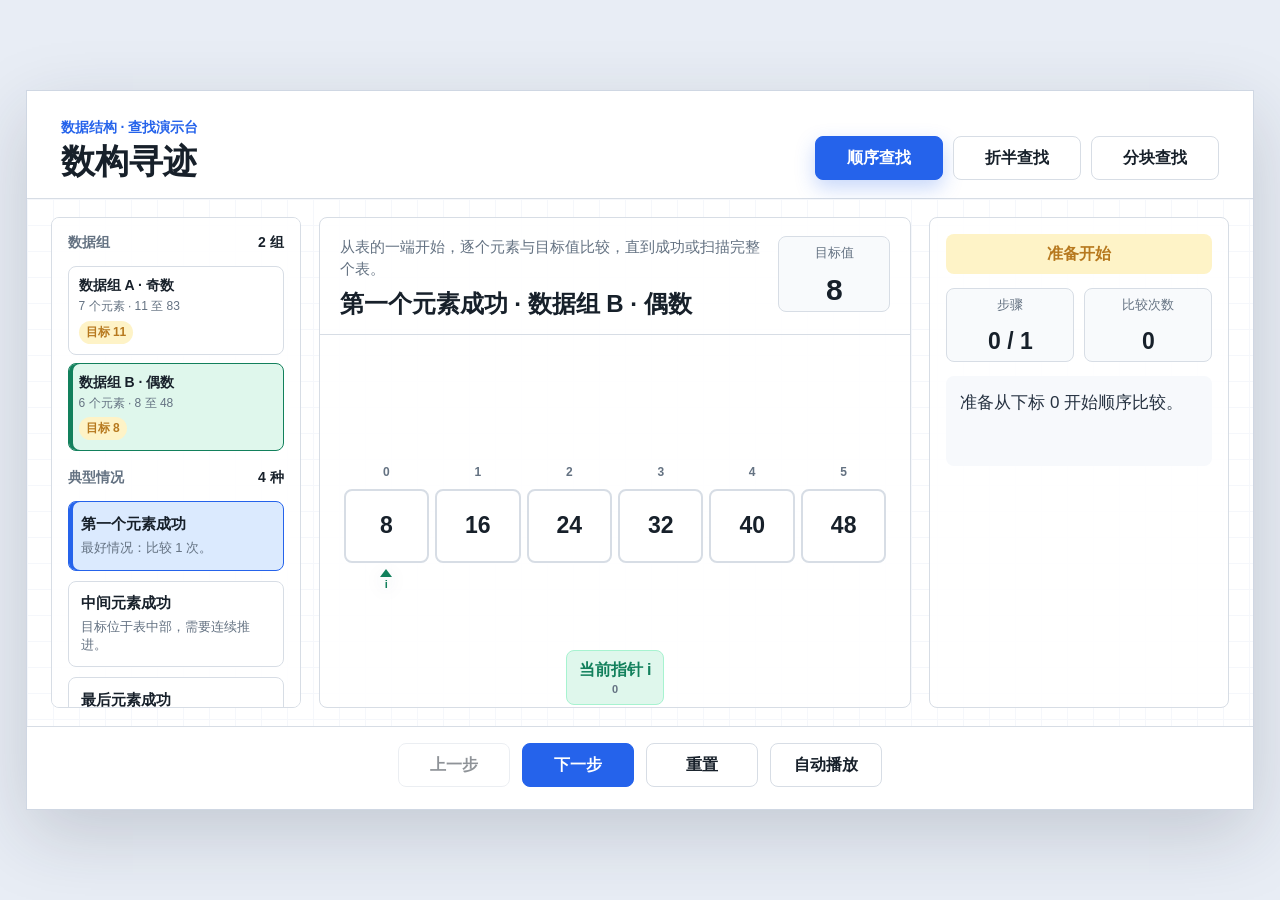
==== index.html @ d88fac15 "Initial search visualization" ====
<!doctype html>
<html lang="zh-CN">
  <head>
    <meta charset="UTF-8" />
    <meta name="viewport" content="width=device-width, initial-scale=1.0" />
    <title>数构寻迹</title>
    <link rel="stylesheet" href="./styles.css" />
  </head>
  <body>
    <main class="deck-shell">
      <section class="slide" aria-label="查找算法可视化演示">
        <header class="topbar">
          <div>
            <p class="eyebrow">数据结构 · 查找演示台</p>
            <h1>数构寻迹</h1>
          </div>
          <nav class="algorithm-tabs" id="algorithmTabs" aria-label="选择查找算法"></nav>
        </header>

        <section class="content-grid">
          <aside class="case-panel">
            <div class="panel-heading">
              <span>数据组</span>
              <strong id="dataSetCount">0</strong>
            </div>
            <div class="dataset-list" id="dataSetList"></div>
            <div class="panel-heading">
              <span>典型情况</span>
              <strong id="caseCount">0</strong>
            </div>
            <div class="case-list" id="caseList"></div>
          </aside>

          <section class="visual-panel">
            <div class="visual-head">
              <div>
                <p id="algorithmDescription" class="description"></p>
                <h2 id="caseTitle"></h2>
              </div>
              <div class="target-card">
                <span>目标值</span>
                <strong id="targetValue"></strong>
              </div>
            </div>

            <div class="stage" id="stage">
              <div class="index-zone" id="indexZone"></div>
              <div class="array-zone" id="arrayZone"></div>
              <div class="pointer-zone" id="pointerZone"></div>
            </div>
          </section>

          <aside class="explain-panel">
            <div class="status-badge" id="statusBadge">准备开始</div>
            <div class="stats">
              <div>
                <span>步骤</span>
                <strong id="stepProgress">0 / 0</strong>
              </div>
              <div>
                <span>比较次数</span>
                <strong id="compareCount">0</strong>
              </div>
            </div>
            <p class="step-text" id="stepText"></p>
            <ol class="history-list" id="historyList"></ol>
          </aside>
        </section>

        <footer class="controls">
          <button type="button" id="prevBtn">上一步</button>
          <button type="button" id="nextBtn" class="primary">下一步</button>
          <button type="button" id="resetBtn">重置</button>
          <button type="button" id="autoBtn">自动播放</button>
        </footer>
      </section>
    </main>

    <script src="./app.js"></script>
  </body>
</html>
---- styles.css ----
:root {
  color-scheme: light;
  --ink: #17202a;
  --muted: #647282;
  --line: #d7dde5;
  --panel: #f7f9fc;
  --paper: #ffffff;
  --blue: #2563eb;
  --blue-soft: #dbeafe;
  --green: #12805c;
  --green-soft: #dff7ec;
  --red: #c2413a;
  --red-soft: #fee2e2;
  --amber: #b7791f;
  --amber-soft: #fef3c7;
  --violet: #6d28d9;
  --violet-soft: #ede9fe;
  font-family:
    Inter, "PingFang SC", "Microsoft YaHei", "Noto Sans CJK SC", Arial,
    sans-serif;
}

* {
  box-sizing: border-box;
}

body {
  margin: 0;
  min-height: 100vh;
  background: #e8edf5;
  color: var(--ink);
}

button {
  font: inherit;
}

.deck-shell {
  min-height: 100vh;
  display: grid;
  place-items: center;
  padding: 22px;
}

.slide {
  width: min(96vw, 1500px);
  aspect-ratio: 16 / 9;
  min-height: 720px;
  background: var(--paper);
  border: 1px solid #cfd7e3;
  box-shadow: 0 24px 70px rgba(31, 41, 55, 0.18);
  display: grid;
  grid-template-rows: auto 1fr auto;
  overflow: hidden;
}

.topbar {
  display: flex;
  align-items: end;
  justify-content: space-between;
  gap: 24px;
  padding: 28px 34px 18px;
  border-bottom: 1px solid var(--line);
}

.eyebrow {
  margin: 0 0 6px;
  color: var(--blue);
  font-size: 14px;
  font-weight: 700;
}

h1,
h2,
p {
  margin-top: 0;
}

h1 {
  margin-bottom: 0;
  font-size: 34px;
  line-height: 1.1;
}

.algorithm-tabs {
  display: grid;
  grid-template-columns: repeat(3, minmax(128px, 1fr));
  gap: 10px;
}

.algorithm-tabs button,
.controls button,
.case-button {
  border: 1px solid var(--line);
  background: #fff;
  color: var(--ink);
  border-radius: 8px;
  cursor: pointer;
  transition:
    transform 160ms ease,
    border-color 160ms ease,
    background-color 160ms ease,
    color 160ms ease,
    box-shadow 160ms ease;
}

.algorithm-tabs button {
  min-height: 44px;
  padding: 0 16px;
  font-weight: 700;
}

.algorithm-tabs button:hover,
.controls button:hover,
.case-button:hover {
  transform: translateY(-1px);
  border-color: #9db2cc;
}

.algorithm-tabs button.active {
  background: var(--blue);
  border-color: var(--blue);
  color: #fff;
  box-shadow: 0 8px 20px rgba(37, 99, 235, 0.26);
}

.content-grid {
  min-height: 0;
  display: grid;
  grid-template-columns: 250px minmax(0, 1fr) 300px;
  gap: 18px;
  padding: 18px 24px;
  background:
    linear-gradient(#f5f7fb 1px, transparent 1px),
    linear-gradient(90deg, #f5f7fb 1px, transparent 1px), #fff;
  background-size: 26px 26px;
}

.case-panel,
.visual-panel,
.explain-panel {
  min-height: 0;
  border: 1px solid var(--line);
  background: rgba(255, 255, 255, 0.94);
  border-radius: 8px;
}

.case-panel,
.explain-panel {
  padding: 16px;
}

.case-panel {
  overflow-x: hidden;
  overflow-y: auto;
}

.panel-heading {
  display: flex;
  align-items: center;
  justify-content: space-between;
  margin-bottom: 14px;
  color: var(--muted);
  font-size: 14px;
  font-weight: 700;
}

.panel-heading strong {
  color: var(--ink);
}

.case-list {
  display: grid;
  gap: 10px;
}

.dataset-list {
  display: grid;
  gap: 8px;
  margin-bottom: 18px;
}

.case-button {
  width: 100%;
  min-height: 70px;
  padding: 12px;
  text-align: left;
}

.dataset-button {
  width: 100%;
  min-height: 66px;
  padding: 10px;
  text-align: left;
  border: 1px solid var(--line);
  border-radius: 8px;
  background: #fff;
  color: var(--ink);
  cursor: pointer;
  transition:
    transform 160ms ease,
    border-color 160ms ease,
    background-color 160ms ease,
    box-shadow 160ms ease;
}

.dataset-button:hover {
  transform: translateY(-1px);
  border-color: #9db2cc;
}

.case-button strong {
  display: block;
  margin-bottom: 4px;
  font-size: 15px;
}

.dataset-button strong {
  display: block;
  margin-bottom: 3px;
  font-size: 14px;
}

.case-button span {
  color: var(--muted);
  font-size: 13px;
  line-height: 1.35;
}

.dataset-button span {
  display: block;
  color: var(--muted);
  font-size: 12px;
  line-height: 1.35;
  white-space: normal;
}

.dataset-button em {
  display: inline-block;
  margin-top: 6px;
  padding: 3px 7px;
  border-radius: 999px;
  background: var(--amber-soft);
  color: var(--amber);
  font-size: 12px;
  font-style: normal;
  font-weight: 800;
}

.case-button.active {
  border-color: var(--blue);
  background: var(--blue-soft);
  box-shadow: inset 4px 0 0 var(--blue);
}

.dataset-button.active {
  border-color: var(--green);
  background: var(--green-soft);
  box-shadow: inset 4px 0 0 var(--green);
}

.visual-panel {
  display: grid;
  grid-template-rows: auto 1fr;
  overflow: hidden;
}

.visual-head {
  display: flex;
  justify-content: space-between;
  gap: 16px;
  padding: 18px 20px 14px;
  border-bottom: 1px solid var(--line);
}

.description {
  margin-bottom: 8px;
  color: var(--muted);
  font-size: 15px;
  line-height: 1.45;
}

h2 {
  margin-bottom: 0;
  font-size: 24px;
}

.target-card {
  width: 112px;
  min-width: 112px;
  height: 76px;
  display: grid;
  place-items: center;
  border: 1px solid var(--line);
  border-radius: 8px;
  background: #f8fafc;
}

.target-card span {
  color: var(--muted);
  font-size: 13px;
}

.target-card strong {
  font-size: 30px;
  line-height: 1;
}

.stage {
  position: relative;
  min-height: 0;
  padding: 22px 24px;
  display: grid;
  grid-template-rows: minmax(96px, auto) 1fr 86px;
  align-items: center;
  gap: 12px;
}

.index-zone,
.array-zone,
.pointer-zone {
  min-width: 0;
}

.index-zone {
  align-self: end;
}

.index-row {
  display: flex;
  gap: 10px;
  justify-content: center;
  flex-wrap: wrap;
}

.index-block {
  width: 132px;
  min-height: 72px;
  border: 2px solid var(--line);
  border-radius: 8px;
  background: #fff;
  display: grid;
  place-items: center;
  text-align: center;
  transition:
    transform 220ms ease,
    border-color 220ms ease,
    background-color 220ms ease,
    box-shadow 220ms ease;
}

.index-block strong {
  display: block;
  font-size: 20px;
}

.index-block span {
  color: var(--muted);
  font-size: 12px;
}

.index-block.active {
  transform: translateY(-4px);
  border-color: var(--violet);
  background: var(--violet-soft);
  box-shadow: 0 12px 24px rgba(109, 40, 217, 0.18);
}

.index-block.rejected {
  opacity: 0.5;
}

.array-row {
  display: grid;
  grid-template-columns: repeat(var(--item-count), minmax(42px, 1fr));
  gap: 6px;
  align-items: end;
  position: relative;
}

.array-cell-wrap {
  grid-row: 1;
  display: grid;
  grid-template-rows: 18px minmax(74px, auto) 54px;
  gap: 6px;
  justify-items: center;
  min-width: 0;
  position: relative;
  z-index: 1;
}

.selected-block-band {
  grid-row: 1;
  align-self: stretch;
  margin: 24px -5px 48px;
  border: 2px solid #c4b5fd;
  border-radius: 12px;
  background: rgba(237, 233, 254, 0.62);
  box-shadow: 0 18px 34px rgba(109, 40, 217, 0.12);
  pointer-events: none;
  z-index: 0;
  animation: selectedBlockGlow 260ms ease;
}

.cell-label {
  min-height: 18px;
  color: var(--muted);
  font-size: 12px;
  font-weight: 700;
}

.array-cell {
  width: 100%;
  min-height: 74px;
  display: grid;
  place-items: center;
  border: 2px solid var(--line);
  border-radius: 8px;
  background: #fff;
  font-size: 23px;
  font-weight: 800;
  transition:
    transform 220ms ease,
    border-color 220ms ease,
    background-color 220ms ease,
    box-shadow 220ms ease,
    opacity 220ms ease;
}

.array-cell.active {
  transform: translateY(-8px) scale(1.06);
  border-color: var(--blue);
  background: var(--blue-soft);
  box-shadow: 0 16px 28px rgba(37, 99, 235, 0.2);
}

.array-cell.found {
  border-color: var(--green);
  background: var(--green-soft);
  color: var(--green);
  box-shadow: 0 16px 28px rgba(18, 128, 92, 0.18);
}

.array-cell.miss {
  border-color: var(--red);
  background: var(--red-soft);
}

.array-cell.in-range {
  border-color: #93c5fd;
}

.array-cell.out-range {
  opacity: 0.42;
}

.array-cell.in-block {
  border-color: #c4b5fd;
  background: #faf5ff;
}

.cell-markers {
  min-height: 54px;
  display: flex;
  flex-direction: column;
  align-items: center;
  gap: 3px;
}

.cell-marker {
  display: inline-flex;
  flex-direction: column;
  align-items: center;
  gap: 2px;
  color: var(--blue);
  font-size: 11px;
  font-weight: 900;
  line-height: 1;
  filter: drop-shadow(0 5px 8px rgba(31, 41, 55, 0.14));
  animation: pointerDrop 260ms ease;
  contain: layout;
}

.cell-marker::before {
  content: "";
  width: 0;
  height: 0;
  border-left: 6px solid transparent;
  border-right: 6px solid transparent;
  border-bottom: 8px solid currentColor;
}

.cell-marker.pointer-low {
  color: #1d4ed8;
}

.cell-marker.pointer-mid {
  color: var(--violet);
}

.cell-marker.pointer-high {
  color: #be4b20;
}

.cell-marker.pointer-scan {
  color: var(--green);
}

.cell-marker.trail {
  animation: trailFade 900ms ease forwards;
  filter: none;
  opacity: 0.38;
}

.cell-marker.trail::before {
  border-left-width: 5px;
  border-right-width: 5px;
  border-bottom-width: 7px;
}

.cell-marker.trail-2 {
  opacity: 0.2;
  transform: scale(0.9);
}

.pointer-zone {
  display: flex;
  align-items: start;
  justify-content: center;
  gap: 16px;
  flex-wrap: wrap;
}

.pointer {
  min-width: 78px;
  padding: 9px 12px;
  border-radius: 8px;
  background: #eef2ff;
  border: 1px solid #c7d2fe;
  color: #3730a3;
  text-align: center;
  font-weight: 800;
}

.pointer.pointer-low {
  background: #dbeafe;
  border-color: #93c5fd;
  color: #1d4ed8;
}

.pointer.pointer-mid {
  background: var(--violet-soft);
  border-color: #c4b5fd;
  color: var(--violet);
}

.pointer.pointer-high {
  background: #ffedd5;
  border-color: #fed7aa;
  color: #be4b20;
}

.pointer.pointer-scan {
  background: var(--green-soft);
  border-color: #a7f3d0;
  color: var(--green);
}

.pointer small {
  display: block;
  margin-top: 2px;
  color: var(--muted);
  font-size: 11px;
  font-weight: 700;
}

@keyframes pointerDrop {
  from {
    opacity: 0;
    transform: translateY(-7px) scale(0.92);
  }

  to {
    opacity: 1;
    transform: translateY(0) scale(1);
  }
}

@keyframes trailFade {
  from {
    opacity: 0.5;
  }

  to {
    opacity: 0.2;
  }
}

@keyframes selectedBlockGlow {
  from {
    opacity: 0;
    transform: scaleX(0.96);
  }

  to {
    opacity: 1;
    transform: scaleX(1);
  }
}

::view-transition-group(pointer-low),
::view-transition-group(pointer-mid),
::view-transition-group(pointer-high),
::view-transition-group(pointer-scan) {
  animation-duration: 420ms;
  animation-timing-function: cubic-bezier(0.2, 0.8, 0.2, 1);
}

.explain-panel {
  display: grid;
  grid-template-rows: auto auto auto 1fr;
  gap: 14px;
}

.status-badge {
  min-height: 40px;
  display: grid;
  place-items: center;
  border-radius: 8px;
  background: var(--amber-soft);
  color: var(--amber);
  font-weight: 800;
}

.status-badge.success {
  background: var(--green-soft);
  color: var(--green);
}

.status-badge.failure {
  background: var(--red-soft);
  color: var(--red);
}

.stats {
  display: grid;
  grid-template-columns: repeat(2, 1fr);
  gap: 10px;
}

.stats div {
  min-height: 74px;
  display: grid;
  place-items: center;
  border: 1px solid var(--line);
  border-radius: 8px;
  background: #f8fafc;
}

.stats span {
  color: var(--muted);
  font-size: 13px;
}

.stats strong {
  font-size: 23px;
}

.step-text {
  min-height: 90px;
  margin-bottom: 0;
  padding: 14px;
  border-radius: 8px;
  background: var(--panel);
  color: #263241;
  font-size: 17px;
  line-height: 1.55;
}

.history-list {
  margin: 0;
  padding-left: 22px;
  overflow: auto;
  color: var(--muted);
  font-size: 13px;
  line-height: 1.5;
}

.history-list li {
  margin-bottom: 7px;
}

.controls {
  display: flex;
  justify-content: center;
  gap: 12px;
  padding: 16px 24px 22px;
  border-top: 1px solid var(--line);
  background: #fff;
}

.controls button {
  min-width: 112px;
  min-height: 44px;
  padding: 0 18px;
  font-weight: 800;
}

.controls button.primary {
  background: var(--blue);
  border-color: var(--blue);
  color: #fff;
}

.controls button:disabled {
  cursor: not-allowed;
  opacity: 0.48;
  transform: none;
}

@media (max-width: 1100px) {
  .deck-shell {
    place-items: start;
    padding: 0;
  }

  .slide {
    width: 100vw;
    min-height: 100vh;
    aspect-ratio: auto;
    border: 0;
  }

  .content-grid {
    grid-template-columns: 220px minmax(0, 1fr);
  }

  .explain-panel {
    grid-column: 1 / -1;
    grid-template-columns: 180px 180px 1fr;
    grid-template-rows: auto auto;
  }

  .history-list {
    grid-column: 1 / -1;
    max-height: 92px;
  }
}
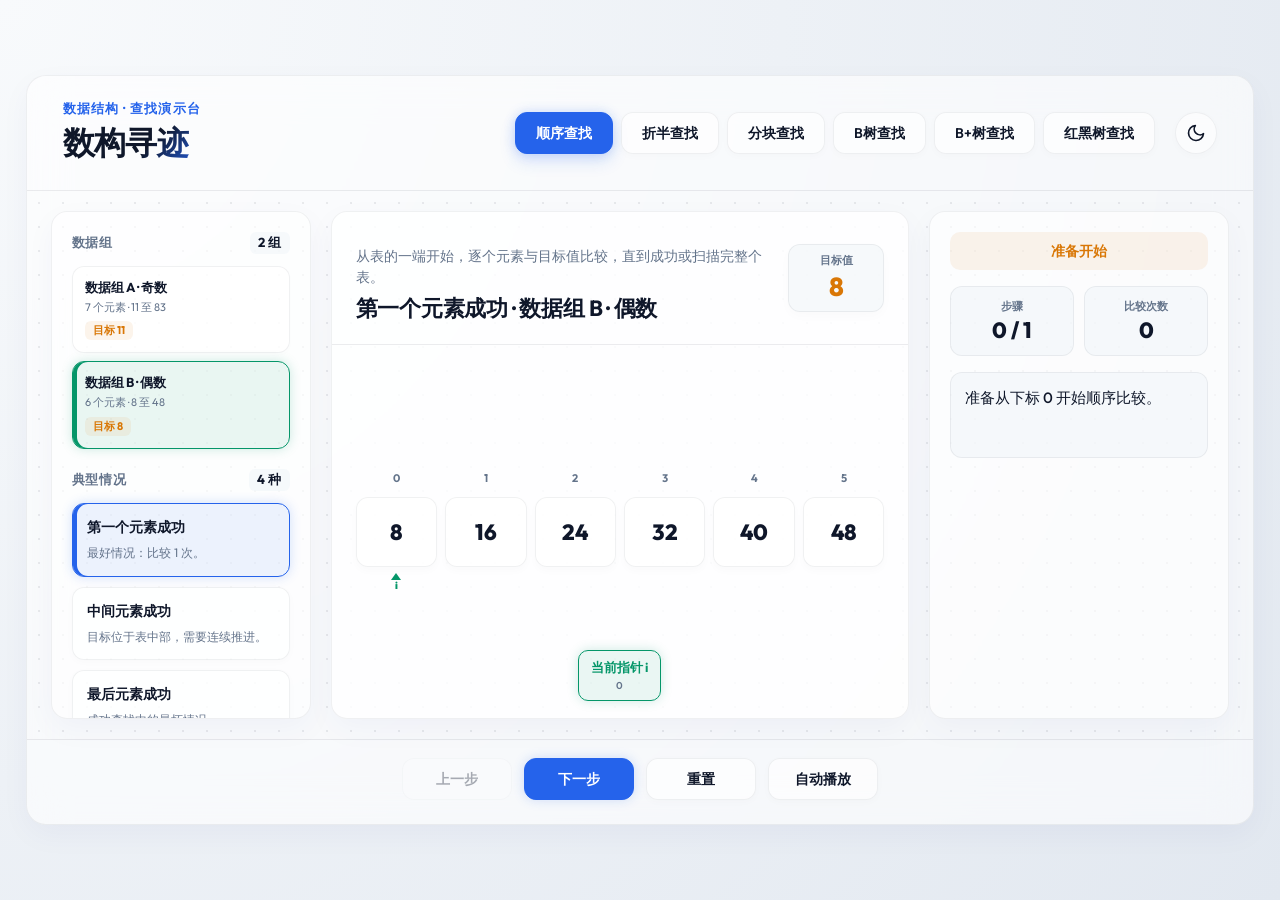
==== commit 844b8cd2: "feat: theme and btree b+ tree redblcak tree" ====
--- a/index.html
+++ b/index.html
@@ -4,7 +4,7 @@
     <meta charset="UTF-8" />
     <meta name="viewport" content="width=device-width, initial-scale=1.0" />
     <title>数构寻迹</title>
-    <link rel="stylesheet" href="./styles.css" />
+    <link rel="stylesheet" href="./css/styles.css" />
   </head>
   <body>
     <main class="deck-shell">
@@ -14,7 +14,13 @@
             <p class="eyebrow">数据结构 · 查找演示台</p>
             <h1>数构寻迹</h1>
           </div>
-          <nav class="algorithm-tabs" id="algorithmTabs" aria-label="选择查找算法"></nav>
+          <div class="header-actions">
+            <nav class="algorithm-tabs" id="algorithmTabs" aria-label="选择查找算法"></nav>
+            <button type="button" id="themeToggle" class="theme-toggle-btn" aria-label="切换主题" title="切换暗黑模式">
+              <svg class="sun-icon" viewBox="0 0 24 24" width="20" height="20" fill="none" stroke="currentColor" stroke-width="2" stroke-linecap="round" stroke-linejoin="round"><circle cx="12" cy="12" r="5"></circle><line x1="12" y1="1" x2="12" y2="3"></line><line x1="12" y1="21" x2="12" y2="23"></line><line x1="4.22" y1="4.22" x2="5.64" y2="5.64"></line><line x1="18.36" y1="18.36" x2="19.78" y2="19.78"></line><line x1="1" y1="12" x2="3" y2="12"></line><line x1="21" y1="12" x2="23" y2="12"></line><line x1="4.22" y1="19.78" x2="5.64" y2="18.36"></line><line x1="18.36" y1="5.64" x2="19.78" y2="4.22"></line></svg>
+              <svg class="moon-icon" viewBox="0 0 24 24" width="20" height="20" fill="none" stroke="currentColor" stroke-width="2" stroke-linecap="round" stroke-linejoin="round"><path d="M21 12.79A9 9 0 1 1 11.21 3 7 7 0 0 0 21 12.79z"></path></svg>
+            </button>
+          </div>
         </header>
 
         <section class="content-grid">
@@ -76,6 +82,6 @@
       </section>
     </main>
 
-    <script src="./app.js"></script>
+    <script type="module" src="./js/app.js"></script>
   </body>
 </html>
--- a/css/styles.css
+++ b/css/styles.css
@@ -0,0 +1,1106 @@
+@import url('https://fonts.googleapis.com/css2?family=Outfit:wght@300;400;500;600;700;800&family=Inter:wght@300;400;500;600;700&display=swap');
+
+:root {
+  color-scheme: light;
+  --ink: #0f172a;
+  --muted: #64748b;
+  --line: rgba(15, 23, 42, 0.08);
+  --panel: rgba(241, 245, 249, 0.6);
+  --paper: rgba(255, 255, 255, 0.8);
+  
+  --blue: #2563eb;
+  --blue-soft: rgba(37, 99, 235, 0.08);
+  --green: #059669;
+  --green-soft: rgba(5, 150, 105, 0.08);
+  --red: #dc2626;
+  --red-soft: rgba(220, 38, 38, 0.08);
+  --amber: #d97706;
+  --amber-soft: rgba(217, 119, 6, 0.08);
+  --violet: #7c3aed;
+  --violet-soft: rgba(124, 58, 237, 0.08);
+  
+  --bg-gradient: radial-gradient(circle at top left, #f8fafc, #e2e8f0);
+  --glass-bg: rgba(255, 255, 255, 0.6);
+  --glass-border: rgba(15, 23, 42, 0.06);
+  --shadow: 0 10px 30px rgba(31, 38, 135, 0.04);
+  
+  --glow-blue: 0 0 12px rgba(37, 99, 235, 0.2);
+  --glow-green: 0 0 12px rgba(5, 150, 105, 0.2);
+  --glow-red: 0 0 12px rgba(220, 38, 38, 0.2);
+  --glow-violet: 0 0 12px rgba(124, 58, 237, 0.2);
+
+  font-family: 'Outfit', 'Inter', "PingFang SC", "Microsoft YaHei", sans-serif;
+  transition: background-color 0.3s ease;
+}
+
+.dark {
+  color-scheme: dark;
+  --ink: #f8fafc;
+  --muted: #94a3b8;
+  --line: rgba(255, 255, 255, 0.08);
+  --panel: rgba(15, 23, 42, 0.65);
+  --paper: rgba(15, 23, 42, 0.7);
+  
+  --blue: #3b82f6;
+  --blue-soft: rgba(59, 130, 246, 0.15);
+  --green: #10b981;
+  --green-soft: rgba(16, 185, 129, 0.15);
+  --red: #ef4444;
+  --red-soft: rgba(239, 68, 68, 0.15);
+  --amber: #f59e0b;
+  --amber-soft: rgba(245, 158, 11, 0.15);
+  --violet: #8b5cf6;
+  --violet-soft: rgba(139, 92, 246, 0.15);
+  
+  --bg-gradient: radial-gradient(circle at 30% 20%, #1e293b, #0f172a, #020617);
+  --glass-bg: rgba(15, 23, 42, 0.55);
+  --glass-border: rgba(255, 255, 255, 0.07);
+  --shadow: 0 15px 35px rgba(0, 0, 0, 0.4);
+  
+  --glow-blue: 0 0 18px rgba(59, 130, 246, 0.5);
+  --glow-green: 0 0 18px rgba(16, 185, 129, 0.5);
+  --glow-red: 0 0 18px rgba(239, 68, 68, 0.5);
+  --glow-violet: 0 0 18px rgba(139, 92, 246, 0.5);
+}
+
+* {
+  box-sizing: border-box;
+}
+
+body {
+  margin: 0;
+  min-height: 100vh;
+  background: var(--bg-gradient);
+  color: var(--ink);
+  display: flex;
+  flex-direction: column;
+}
+
+button {
+  font: inherit;
+  border: none;
+  background: none;
+  padding: 0;
+}
+
+.deck-shell {
+  min-height: 100vh;
+  display: grid;
+  place-items: center;
+  padding: 24px;
+  width: 100%;
+}
+
+.slide {
+  width: min(96vw, 1520px);
+  aspect-ratio: 16 / 9;
+  min-height: 750px;
+  background: var(--glass-bg);
+  border: 1px solid var(--glass-border);
+  backdrop-filter: blur(20px);
+  -webkit-backdrop-filter: blur(20px);
+  border-radius: 20px;
+  box-shadow: var(--shadow);
+  display: grid;
+  grid-template-rows: auto 1fr auto;
+  overflow: hidden;
+  transition: all 0.3s cubic-bezier(0.4, 0, 0.2, 1);
+}
+
+/* 顶部栏 */
+.topbar {
+  display: flex;
+  align-items: center;
+  justify-content: space-between;
+  gap: 24px;
+  padding: 24px 36px;
+  border-bottom: 1px solid var(--line);
+  background: rgba(255, 255, 255, 0.02);
+}
+
+.eyebrow {
+  margin: 0 0 4px;
+  color: var(--blue);
+  font-size: 13px;
+  font-weight: 700;
+  text-transform: uppercase;
+  letter-spacing: 0.1em;
+}
+
+h1 {
+  margin: 0;
+  font-size: 32px;
+  font-weight: 800;
+  letter-spacing: -0.02em;
+  background: linear-gradient(135deg, var(--ink) 60%, var(--blue));
+  -webkit-background-clip: text;
+  -webkit-text-fill-color: transparent;
+}
+
+.header-actions {
+  display: flex;
+  align-items: center;
+  gap: 20px;
+}
+
+.algorithm-tabs {
+  display: flex;
+  gap: 8px;
+}
+
+.algorithm-tabs button,
+.controls button,
+.case-button {
+  border: 1px solid var(--glass-border);
+  background: var(--glass-bg);
+  color: var(--ink);
+  border-radius: 12px;
+  cursor: pointer;
+  font-weight: 600;
+  transition: all 0.2s cubic-bezier(0.4, 0, 0.2, 1);
+  box-shadow: 0 2px 8px rgba(0, 0, 0, 0.02);
+}
+
+.algorithm-tabs button {
+  min-height: 42px;
+  padding: 0 20px;
+  font-size: 14px;
+}
+
+.algorithm-tabs button:hover,
+.controls button:hover,
+.case-button:hover,
+.dataset-button:hover {
+  transform: translateY(-2px);
+  border-color: var(--blue);
+  box-shadow: 0 4px 12px rgba(37, 99, 235, 0.08);
+}
+
+.algorithm-tabs button.active {
+  background: var(--blue);
+  border-color: var(--blue);
+  color: #fff;
+  box-shadow: var(--glow-blue), 0 8px 16px rgba(37, 99, 235, 0.15);
+}
+
+/* 主题切换按钮 */
+.theme-toggle-btn {
+  border: 1px solid var(--glass-border);
+  background: var(--glass-bg);
+  color: var(--ink);
+  width: 42px;
+  height: 42px;
+  border-radius: 50%;
+  display: flex;
+  align-items: center;
+  justify-content: center;
+  cursor: pointer;
+  transition: all 0.3s cubic-bezier(0.4, 0, 0.2, 1);
+  box-shadow: 0 2px 8px rgba(0, 0, 0, 0.02);
+}
+
+.theme-toggle-btn:hover {
+  transform: rotate(12deg) scale(1.06);
+  border-color: var(--blue);
+  box-shadow: var(--glow-blue);
+  background: var(--blue-soft);
+  color: var(--blue);
+}
+
+.theme-toggle-btn .sun-icon {
+  display: none;
+}
+
+.theme-toggle-btn .moon-icon {
+  display: block;
+}
+
+.dark .theme-toggle-btn .sun-icon {
+  display: block;
+}
+
+.dark .theme-toggle-btn .moon-icon {
+  display: none;
+}
+
+/* 核心布局 */
+.content-grid {
+  min-height: 0;
+  display: grid;
+  grid-template-columns: 260px minmax(0, 1fr) 300px;
+  gap: 20px;
+  padding: 20px 24px;
+  background: 
+    radial-gradient(circle, var(--line) 1.5px, transparent 1.5px);
+  background-size: 24px 24px;
+}
+
+.case-panel,
+.visual-panel,
+.explain-panel {
+  min-height: 0;
+  border: 1px solid var(--glass-border);
+  background: var(--glass-bg);
+  border-radius: 16px;
+  box-shadow: var(--shadow);
+  transition: all 0.3s ease;
+}
+
+.case-panel,
+.explain-panel {
+  padding: 20px;
+  display: flex;
+  flex-direction: column;
+  overflow-y: auto;
+}
+
+.panel-heading {
+  display: flex;
+  align-items: center;
+  justify-content: space-between;
+  margin-bottom: 12px;
+  color: var(--muted);
+  font-size: 13px;
+  font-weight: 700;
+  letter-spacing: 0.05em;
+  text-transform: uppercase;
+}
+
+.panel-heading strong {
+  color: var(--ink);
+  background: var(--panel);
+  padding: 2px 8px;
+  border-radius: 6px;
+}
+
+.case-list {
+  display: grid;
+  gap: 10px;
+}
+
+.dataset-list {
+  display: grid;
+  gap: 8px;
+  margin-bottom: 20px;
+}
+
+.case-button {
+  width: 100%;
+  min-height: 72px;
+  padding: 14px;
+  text-align: left;
+}
+
+.dataset-button {
+  width: 100%;
+  min-height: 68px;
+  padding: 12px;
+  text-align: left;
+  border: 1px solid var(--glass-border);
+  border-radius: 12px;
+  background: var(--glass-bg);
+  color: var(--ink);
+  cursor: pointer;
+  box-shadow: 0 2px 6px rgba(0, 0, 0, 0.01);
+  transition: all 0.2s cubic-bezier(0.4, 0, 0.2, 1);
+}
+
+.case-button strong {
+  display: block;
+  margin-bottom: 4px;
+  font-size: 14px;
+  font-weight: 700;
+}
+
+.dataset-button strong {
+  display: block;
+  margin-bottom: 3px;
+  font-size: 13px;
+  font-weight: 700;
+}
+
+.case-button span {
+  color: var(--muted);
+  font-size: 12px;
+  line-height: 1.4;
+  font-weight: 400;
+}
+
+.dataset-button span {
+  display: block;
+  color: var(--muted);
+  font-size: 11px;
+  line-height: 1.4;
+  white-space: normal;
+}
+
+.dataset-button em {
+  display: inline-block;
+  margin-top: 6px;
+  padding: 2px 8px;
+  border-radius: 6px;
+  background: var(--amber-soft);
+  color: var(--amber);
+  font-size: 11px;
+  font-style: normal;
+  font-weight: 700;
+}
+
+.case-button.active {
+  border-color: var(--blue);
+  background: var(--blue-soft);
+  box-shadow: var(--glow-blue), inset 4px 0 0 var(--blue);
+}
+
+.dataset-button.active {
+  border-color: var(--green);
+  background: var(--green-soft);
+  box-shadow: var(--glow-green), inset 4px 0 0 var(--green);
+}
+
+/* 核心演示区 */
+.visual-panel {
+  display: grid;
+  grid-template-rows: auto 1fr;
+  overflow: hidden;
+  background: var(--paper);
+}
+
+.visual-head {
+  display: flex;
+  justify-content: space-between;
+  align-items: center;
+  gap: 16px;
+  padding: 20px 24px;
+  border-bottom: 1px solid var(--line);
+  background: rgba(255, 255, 255, 0.01);
+}
+
+.description {
+  margin-bottom: 6px;
+  color: var(--muted);
+  font-size: 14px;
+  line-height: 1.5;
+}
+
+h2 {
+  margin: 0;
+  font-size: 22px;
+  font-weight: 700;
+  letter-spacing: -0.01em;
+}
+
+.target-card {
+  width: 100px;
+  height: 68px;
+  display: flex;
+  flex-direction: column;
+  align-items: center;
+  justify-content: center;
+  border: 1px solid var(--glass-border);
+  border-radius: 12px;
+  background: var(--panel);
+  box-shadow: 0 4px 12px rgba(0,0,0,0.02);
+}
+
+.target-card span {
+  color: var(--muted);
+  font-size: 11px;
+  font-weight: 700;
+  text-transform: uppercase;
+  margin-bottom: 2px;
+}
+
+.target-card strong {
+  font-size: 26px;
+  font-weight: 800;
+  color: var(--amber);
+  text-shadow: var(--glow-amber);
+}
+
+.stage {
+  position: relative;
+  min-height: 0;
+  padding: 24px;
+  display: grid;
+  grid-template-rows: minmax(86px, auto) 1fr 76px;
+  align-items: center;
+  gap: 16px;
+}
+
+.index-zone,
+.array-zone,
+.pointer-zone {
+  min-width: 0;
+}
+
+.index-zone {
+  align-self: end;
+}
+
+.index-row {
+  display: flex;
+  gap: 12px;
+  justify-content: center;
+  flex-wrap: wrap;
+}
+
+.index-block {
+  width: 130px;
+  min-height: 68px;
+  border: 1.5px solid var(--glass-border);
+  border-radius: 12px;
+  background: var(--glass-bg);
+  display: flex;
+  flex-direction: column;
+  justify-content: center;
+  align-items: center;
+  text-align: center;
+  box-shadow: 0 4px 10px rgba(0,0,0,0.02);
+  transition: all 0.3s cubic-bezier(0.4, 0, 0.2, 1);
+}
+
+.index-block strong {
+  display: block;
+  font-size: 18px;
+  font-weight: 800;
+  color: var(--violet);
+}
+
+.index-block span {
+  color: var(--muted);
+  font-size: 11px;
+  margin-top: 2px;
+}
+
+.index-block.active {
+  transform: translateY(-4px);
+  border-color: var(--violet);
+  background: var(--violet-soft);
+  box-shadow: var(--glow-violet), 0 8px 20px rgba(124, 58, 237, 0.15);
+}
+
+.index-block.rejected {
+  opacity: 0.3;
+  transform: scale(0.95);
+}
+
+.array-row {
+  display: grid;
+  grid-template-columns: repeat(var(--item-count), minmax(40px, 1fr));
+  gap: 8px;
+  align-items: end;
+  position: relative;
+}
+
+.array-cell-wrap {
+  grid-row: 1;
+  display: grid;
+  grid-template-rows: 20px minmax(70px, auto) 48px;
+  gap: 6px;
+  justify-items: center;
+  min-width: 0;
+  position: relative;
+  z-index: 1;
+}
+
+.selected-block-band {
+  grid-row: 1;
+  align-self: stretch;
+  margin: 22px -6px 42px;
+  border: 1.5px dashed var(--violet);
+  border-radius: 14px;
+  background: var(--violet-soft);
+  box-shadow: 0 10px 25px rgba(124, 58, 237, 0.06);
+  pointer-events: none;
+  z-index: 0;
+  animation: selectedBlockGlow 0.3s cubic-bezier(0.4, 0, 0.2, 1);
+}
+
+.cell-label {
+  min-height: 18px;
+  color: var(--muted);
+  font-size: 11px;
+  font-weight: 700;
+}
+
+.array-cell {
+  width: 100%;
+  min-height: 70px;
+  display: grid;
+  place-items: center;
+  border: 1.5px solid var(--glass-border);
+  border-radius: 12px;
+  background: var(--glass-bg);
+  font-size: 22px;
+  font-weight: 800;
+  color: var(--ink);
+  box-shadow: 0 4px 8px rgba(0, 0, 0, 0.02);
+  transition: all 0.3s cubic-bezier(0.4, 0, 0.2, 1);
+}
+
+.array-cell.active {
+  transform: translateY(-6px) scale(1.05);
+  border-color: var(--blue);
+  background: var(--blue-soft);
+  color: var(--blue);
+  box-shadow: var(--glow-blue), 0 12px 24px rgba(37, 99, 235, 0.15);
+}
+
+.array-cell.found {
+  transform: scale(1.05);
+  border-color: var(--green);
+  background: var(--green-soft);
+  color: var(--green);
+  box-shadow: var(--glow-green), 0 12px 24px rgba(5, 150, 105, 0.15);
+}
+
+.array-cell.miss {
+  border-color: var(--red);
+  background: var(--red-soft);
+  color: var(--red);
+  box-shadow: var(--glow-red);
+}
+
+.array-cell.in-range {
+  border-color: var(--blue);
+  background: var(--blue-soft);
+  opacity: 0.95;
+}
+
+.array-cell.out-range {
+  opacity: 0.3;
+  transform: scale(0.96);
+}
+
+.array-cell.in-block {
+  border-color: var(--violet);
+  background: var(--violet-soft);
+}
+
+.cell-markers {
+  min-height: 48px;
+  display: flex;
+  flex-direction: column;
+  align-items: center;
+  justify-content: flex-start;
+  gap: 2px;
+  width: 100%;
+}
+
+.cell-marker {
+  display: inline-flex;
+  flex-direction: column;
+  align-items: center;
+  gap: 1px;
+  font-size: 10px;
+  font-weight: 900;
+  line-height: 1;
+  animation: pointerDrop 0.25s cubic-bezier(0.2, 0.8, 0.2, 1);
+  contain: layout;
+}
+
+.cell-marker::before {
+  content: "";
+  width: 0;
+  height: 0;
+  border-left: 5px solid transparent;
+  border-right: 5px solid transparent;
+  border-bottom: 7px solid currentColor;
+}
+
+.cell-marker.pointer-low {
+  color: var(--blue);
+}
+
+.cell-marker.pointer-mid {
+  color: var(--violet);
+}
+
+.cell-marker.pointer-high {
+  color: var(--red);
+}
+
+.cell-marker.pointer-scan {
+  color: var(--green);
+}
+
+/* 霓虹发光指针 */
+.dark .cell-marker.pointer-low {
+  filter: drop-shadow(0 0 5px var(--blue));
+}
+.dark .cell-marker.pointer-mid {
+  filter: drop-shadow(0 0 5px var(--violet));
+}
+.dark .cell-marker.pointer-high {
+  filter: drop-shadow(0 0 5px var(--red));
+}
+.dark .cell-marker.pointer-scan {
+  filter: drop-shadow(0 0 5px var(--green));
+}
+
+.cell-marker.trail {
+  animation: trailFade 0.8s ease forwards;
+  filter: none !important;
+  opacity: 0.3;
+}
+
+.cell-marker.trail::before {
+  border-left-width: 4px;
+  border-right-width: 4px;
+  border-bottom-width: 6px;
+}
+
+.cell-marker.trail-2 {
+  opacity: 0.15;
+  transform: scale(0.85);
+}
+
+.pointer-zone {
+  display: flex;
+  align-items: center;
+  justify-content: center;
+  gap: 12px;
+  flex-wrap: wrap;
+}
+
+.pointer {
+  min-width: 80px;
+  padding: 8px 12px;
+  border-radius: 10px;
+  background: var(--panel);
+  border: 1px solid var(--glass-border);
+  color: var(--ink);
+  text-align: center;
+  font-weight: 700;
+  font-size: 13px;
+  box-shadow: 0 2px 6px rgba(0,0,0,0.01);
+  transition: all 0.2s ease;
+}
+
+.pointer.pointer-low {
+  background: var(--blue-soft);
+  border-color: var(--blue);
+  color: var(--blue);
+  box-shadow: var(--glow-blue);
+}
+
+.pointer.pointer-mid {
+  background: var(--violet-soft);
+  border-color: var(--violet);
+  color: var(--violet);
+  box-shadow: var(--glow-violet);
+}
+
+.pointer.pointer-high {
+  background: var(--red-soft);
+  border-color: var(--red);
+  color: var(--red);
+  box-shadow: var(--glow-red);
+}
+
+.pointer.pointer-scan {
+  background: var(--green-soft);
+  border-color: var(--green);
+  color: var(--green);
+  box-shadow: var(--glow-green);
+}
+
+.pointer small {
+  display: block;
+  margin-top: 2px;
+  color: var(--muted);
+  font-size: 10px;
+  font-weight: 600;
+}
+
+/* 解释分析面板 */
+.explain-panel {
+  display: grid;
+  grid-template-rows: auto auto auto 1fr;
+  gap: 16px;
+}
+
+.status-badge {
+  min-height: 38px;
+  display: grid;
+  place-items: center;
+  border-radius: 10px;
+  background: var(--amber-soft);
+  color: var(--amber);
+  font-weight: 800;
+  font-size: 14px;
+  box-shadow: var(--glow-amber);
+}
+
+.status-badge.success {
+  background: var(--green-soft);
+  color: var(--green);
+  box-shadow: var(--glow-green);
+}
+
+.status-badge.failure {
+  background: var(--red-soft);
+  color: var(--red);
+  box-shadow: var(--glow-red);
+}
+
+.stats {
+  display: grid;
+  grid-template-columns: repeat(2, 1fr);
+  gap: 10px;
+}
+
+.stats div {
+  min-height: 70px;
+  display: flex;
+  flex-direction: column;
+  align-items: center;
+  justify-content: center;
+  border: 1px solid var(--glass-border);
+  border-radius: 12px;
+  background: var(--panel);
+}
+
+.stats span {
+  color: var(--muted);
+  font-size: 11px;
+  font-weight: 600;
+  margin-bottom: 2px;
+  text-transform: uppercase;
+}
+
+.stats strong {
+  font-size: 22px;
+  font-weight: 800;
+}
+
+.step-text {
+  min-height: 86px;
+  margin: 0;
+  padding: 14px;
+  border-radius: 12px;
+  background: var(--panel);
+  color: var(--ink);
+  font-size: 15px;
+  line-height: 1.5;
+  font-weight: 500;
+  border: 1px solid var(--glass-border);
+}
+
+.history-list {
+  margin: 0;
+  padding-left: 20px;
+  overflow-y: auto;
+  color: var(--muted);
+  font-size: 12px;
+  line-height: 1.6;
+}
+
+.history-list li {
+  margin-bottom: 6px;
+}
+
+/* 控制底栏 */
+.controls {
+  display: flex;
+  justify-content: center;
+  gap: 12px;
+  padding: 18px 36px 24px;
+  border-top: 1px solid var(--line);
+  background: rgba(255, 255, 255, 0.01);
+}
+
+.controls button {
+  min-width: 110px;
+  min-height: 42px;
+  padding: 0 20px;
+  font-size: 14px;
+}
+
+.controls button.primary {
+  background: var(--blue);
+  border-color: var(--blue);
+  color: #fff;
+  box-shadow: var(--glow-blue);
+}
+
+.controls button.primary:hover {
+  background: #1d4ed8;
+  box-shadow: 0 6px 16px rgba(37, 99, 235, 0.25);
+}
+
+.controls button:disabled {
+  cursor: not-allowed;
+  opacity: 0.35;
+  transform: none !important;
+  box-shadow: none !important;
+}
+
+/* 动效 */
+@keyframes pointerDrop {
+  from {
+    opacity: 0;
+    transform: translateY(-8px) scale(0.9);
+  }
+  to {
+    opacity: 1;
+    transform: translateY(0) scale(1);
+  }
+}
+
+@keyframes trailFade {
+  from {
+    opacity: 0.4;
+  }
+  to {
+    opacity: 0.12;
+  }
+}
+
+@keyframes selectedBlockGlow {
+  from {
+    opacity: 0;
+    transform: scaleX(0.97);
+  }
+  to {
+    opacity: 1;
+    transform: scaleX(1);
+  }
+}
+
+::view-transition-group(pointer-low),
+::view-transition-group(pointer-mid),
+::view-transition-group(pointer-high),
+::view-transition-group(pointer-scan) {
+  animation-duration: 380ms;
+  animation-timing-function: cubic-bezier(0.2, 0.8, 0.2, 1);
+}
+
+/* 响应式适配 */
+@media (max-width: 1200px) {
+  .deck-shell {
+    place-items: start;
+    padding: 12px;
+  }
+
+  .slide {
+    width: 100%;
+    min-height: 100vh;
+    aspect-ratio: auto;
+    border-radius: 0;
+    border: none;
+  }
+
+  .content-grid {
+    grid-template-columns: 220px minmax(0, 1fr);
+    padding: 14px;
+  }
+
+  .explain-panel {
+    grid-column: 1 / -1;
+    grid-template-columns: 180px 180px 1fr;
+    grid-template-rows: auto auto;
+    max-height: 300px;
+  }
+
+  .history-list {
+    grid-column: 1 / -1;
+    max-height: 80px;
+  }
+}
+
+/* B-Tree & B+ Tree 专属样式 */
+.tree-container {
+  display: flex;
+  flex-direction: column;
+  align-items: center;
+  gap: 48px;
+  position: relative;
+  width: 100%;
+  padding: 10px 0;
+}
+
+.tree-connections-svg {
+  position: absolute;
+  top: 0;
+  left: 0;
+  width: 100%;
+  height: 100%;
+  pointer-events: none;
+  z-index: 0;
+}
+
+.tree-level {
+  display: flex;
+  justify-content: center;
+  width: 100%;
+  z-index: 1;
+}
+
+.tree-level.level-0 {
+  gap: 0px;
+}
+
+.tree-level.level-1 {
+  gap: 200px;
+}
+
+.tree-level.level-2 {
+  gap: 16px;
+}
+
+.tree-node {
+  border: 1.5px solid var(--glass-border);
+  background: var(--glass-bg);
+  border-radius: 12px;
+  overflow: hidden;
+  box-shadow: var(--shadow);
+  transition: all 0.3s cubic-bezier(0.4, 0, 0.2, 1);
+  display: flex;
+}
+
+.tree-node.active {
+  transform: translateY(-4px) scale(1.05);
+  border-color: var(--blue);
+  box-shadow: var(--glow-blue), 0 8px 24px rgba(37, 99, 235, 0.15);
+}
+
+.tree-node.in-path {
+  border-color: var(--blue-soft);
+  background: var(--blue-soft);
+}
+
+.tree-node.found {
+  border-color: var(--green);
+  box-shadow: var(--glow-green), 0 8px 24px rgba(16, 185, 129, 0.15);
+}
+
+.node-keys {
+  display: flex;
+}
+
+.node-key-cell {
+  padding: 10px 18px;
+  font-size: 18px;
+  font-weight: 800;
+  border-right: 1.5px solid var(--line);
+  color: var(--ink);
+  min-width: 48px;
+  text-align: center;
+  transition: all 0.25s ease;
+}
+
+.node-key-cell:last-child {
+  border-right: none;
+}
+
+.node-key-cell.comparing {
+  background: var(--blue-soft);
+  color: var(--blue);
+  transform: scale(1.04);
+  box-shadow: inset 0 0 8px rgba(37, 99, 235, 0.08);
+}
+
+.node-key-cell.matched {
+  background: var(--green-soft);
+  color: var(--green);
+}
+
+.node-key-cell.rejected {
+  background: var(--red-soft);
+  color: var(--red);
+  opacity: 0.6;
+}
+
+/* SVG 连接线动效 */
+.connection-line {
+  transition: stroke 0.3s ease, stroke-width 0.3s ease;
+}
+
+.connection-line.active {
+  stroke-dasharray: 400;
+  stroke-dashoffset: 400;
+  animation: drawTreeLine 0.5s cubic-bezier(0.4, 0, 0.2, 1) forwards;
+}
+
+.leaf-connection {
+  stroke-dasharray: 6 4;
+}
+
+@keyframes drawTreeLine {
+  to {
+    stroke-dashoffset: 0;
+  }
+}
+
+/* 红黑树 专属样式 */
+.rb-node {
+  width: 58px;
+  height: 58px;
+  border-radius: 50%;
+  display: flex;
+  align-items: center;
+  justify-content: center;
+  font-size: 18px;
+  font-weight: 800;
+  border: 2px solid transparent;
+  transition: all 0.35s cubic-bezier(0.4, 0, 0.2, 1);
+  box-shadow: var(--shadow);
+  user-select: none;
+  z-index: 1;
+}
+
+.rb-node.red {
+  background: radial-gradient(circle at 35% 35%, #ef4444 0%, #991b1b 100%);
+  border-color: rgba(248, 113, 113, 0.4);
+  color: #ffffff;
+  box-shadow: 0 4px 14px rgba(239, 68, 68, 0.25);
+  text-shadow: 0 1px 2px rgba(0, 0, 0, 0.3);
+}
+
+.rb-node.black {
+  background: radial-gradient(circle at 35% 35%, #4b5563 0%, #111827 100%);
+  border-color: rgba(156, 163, 175, 0.3);
+  color: #e5e7eb;
+  box-shadow: 0 4px 14px rgba(17, 24, 39, 0.4);
+  text-shadow: 0 1px 2px rgba(0, 0, 0, 0.5);
+}
+
+/* 暗黑模式适配红黑树节点 */
+.dark .rb-node.black {
+  background: radial-gradient(circle at 35% 35%, #374151 0%, #030712 100%);
+  border-color: rgba(75, 85, 99, 0.4);
+  box-shadow: 0 4px 16px rgba(0, 0, 0, 0.6);
+}
+
+.dark .rb-node.red {
+  background: radial-gradient(circle at 35% 35%, #f87171 0%, #7f1d1d 100%);
+  border-color: rgba(239, 68, 68, 0.5);
+  box-shadow: 0 4px 20px rgba(239, 68, 68, 0.35), var(--glow-red);
+}
+
+.rb-node.active {
+  transform: translateY(-5px) scale(1.16);
+  border-color: var(--blue);
+  box-shadow: var(--glow-blue), 0 10px 24px rgba(37, 99, 235, 0.35);
+  z-index: 5;
+}
+
+.rb-node.in-path {
+  border-color: var(--blue-soft);
+  box-shadow: 0 0 12px var(--blue-soft);
+}
+
+.rb-node.found {
+  border-color: var(--green);
+  box-shadow: var(--glow-green), 0 10px 24px rgba(16, 185, 129, 0.4);
+  transform: translateY(-5px) scale(1.16);
+  z-index: 5;
+}
+
+.rb-node-val {
+  pointer-events: none;
+}
+
+
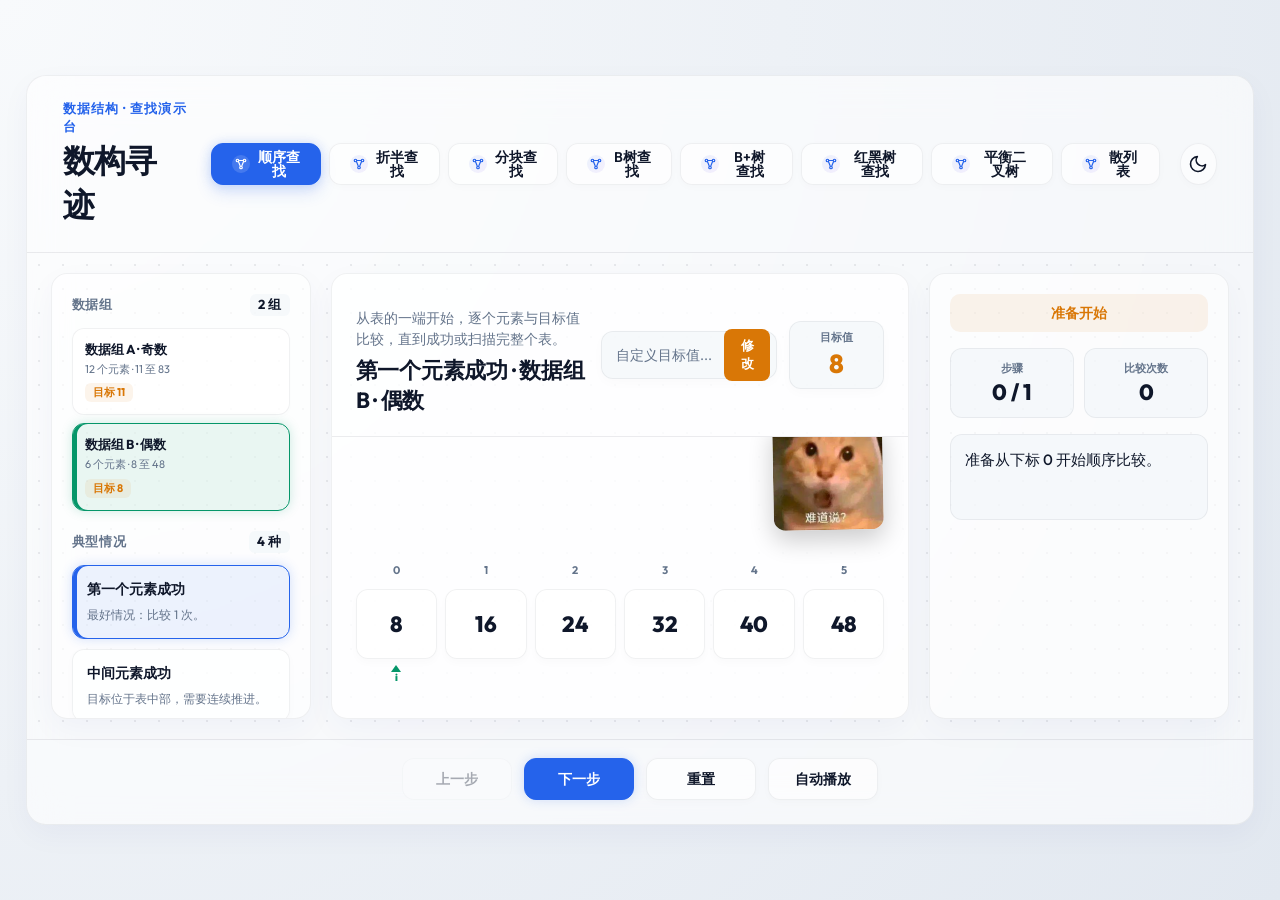
==== commit bd4993da: "feat: 新增一些算法和UI" ====
--- a/index.html
+++ b/index.html
@@ -4,6 +4,7 @@
     <meta charset="UTF-8" />
     <meta name="viewport" content="width=device-width, initial-scale=1.0" />
     <title>数构寻迹</title>
+    <link rel="icon" href="./favicon.svg?v=1" type="image/svg+xml" />
     <link rel="stylesheet" href="./css/styles.css" />
   </head>
   <body>
@@ -43,13 +44,20 @@
                 <p id="algorithmDescription" class="description"></p>
                 <h2 id="caseTitle"></h2>
               </div>
-              <div class="target-card">
-                <span>目标值</span>
-                <strong id="targetValue"></strong>
+              <div class="target-control-group">
+                <div class="custom-target-input-wrapper">
+                  <input type="text" id="customTargetInput" placeholder="自定义目标值..." aria-label="自定义目标值" />
+                  <button type="button" id="applyCustomTargetBtn">修改</button>
+                </div>
+                <div class="target-card">
+                  <span id="targetLabel">目标值</span>
+                  <strong id="targetValue"></strong>
+                </div>
               </div>
             </div>
 
             <div class="stage" id="stage">
+              <div class="scene-float-layer" id="sceneFloatLayer" aria-hidden="true"></div>
               <div class="index-zone" id="indexZone"></div>
               <div class="array-zone" id="arrayZone"></div>
               <div class="pointer-zone" id="pointerZone"></div>
@@ -82,6 +90,6 @@
       </section>
     </main>
 
-    <script type="module" src="./js/app.js"></script>
+    <script type="module" src="./js/app.js?v=4"></script>
   </body>
 </html>
--- a/css/styles.css
+++ b/css/styles.css
@@ -165,6 +165,9 @@
   min-height: 42px;
   padding: 0 20px;
   font-size: 14px;
+  display: inline-flex;
+  align-items: center;
+  gap: 8px;
 }
 
 .algorithm-tabs button:hover,
@@ -181,6 +184,26 @@
   border-color: var(--blue);
   color: #fff;
   box-shadow: var(--glow-blue), 0 8px 16px rgba(37, 99, 235, 0.15);
+}
+
+.algorithm-tab-logo {
+  width: 18px;
+  height: 18px;
+  display: inline-grid;
+  place-items: center;
+  border-radius: 999px;
+  background: linear-gradient(135deg, var(--blue-soft), var(--violet-soft));
+  color: var(--blue);
+  flex: 0 0 auto;
+}
+
+.algorithm-tabs button.active .algorithm-tab-logo {
+  background: rgba(255, 255, 255, 0.14);
+  color: #fff;
+}
+
+.algorithm-tab-label {
+  line-height: 1;
 }
 
 /* 主题切换按钮 */
@@ -390,6 +413,65 @@
   letter-spacing: -0.01em;
 }
 
+.target-control-group {
+  display: flex;
+  align-items: center;
+  gap: 12px;
+}
+
+.custom-target-input-wrapper {
+  display: flex;
+  align-items: center;
+  background: var(--panel);
+  border: 1px solid var(--glass-border);
+  border-radius: 12px;
+  padding: 4px 6px 4px 12px;
+  height: 48px;
+  box-shadow: 0 4px 12px rgba(0,0,0,0.02);
+  transition: border-color 0.2s, box-shadow 0.2s;
+}
+
+.custom-target-input-wrapper:focus-within {
+  border-color: var(--amber);
+  box-shadow: 0 0 0 3px rgba(245, 158, 11, 0.15);
+}
+
+.custom-target-input-wrapper input {
+  background: transparent;
+  border: none;
+  outline: none;
+  font-family: inherit;
+  font-size: 14px;
+  color: var(--text);
+  width: 110px;
+  font-weight: 500;
+}
+
+.custom-target-input-wrapper input::placeholder {
+  color: var(--muted);
+  font-weight: 400;
+}
+
+.custom-target-input-wrapper button {
+  background: var(--amber);
+  color: #fff;
+  border: none;
+  border-radius: 8px;
+  padding: 8px 14px;
+  font-size: 13px;
+  font-weight: 600;
+  cursor: pointer;
+  transition: opacity 0.2s, transform 0.1s;
+}
+
+.custom-target-input-wrapper button:hover {
+  opacity: 0.9;
+}
+
+.custom-target-input-wrapper button:active {
+  transform: scale(0.96);
+}
+
 .target-card {
   width: 100px;
   height: 68px;
@@ -426,6 +508,63 @@
   grid-template-rows: minmax(86px, auto) 1fr 76px;
   align-items: center;
   gap: 16px;
+}
+
+.scene-float-layer {
+  position: absolute;
+  inset: 0;
+  pointer-events: none;
+  overflow: hidden;
+  z-index: 1;
+}
+
+.scene-mark {
+  position: absolute;
+  margin: 0;
+  padding: 0;
+  border-radius: 12px;
+  background: transparent;
+  border: none;
+  box-shadow: none;
+  backdrop-filter: none;
+  -webkit-backdrop-filter: none;
+  animation: floatScene 0.45s ease-out both;
+  transform: translate(-50%, -50%) rotate(var(--scene-rotate, 0deg));
+}
+
+.scene-mark img {
+  display: block;
+  width: 100%;
+  max-width: 100%;
+  border-radius: 12px;
+  object-fit: cover;
+  box-shadow: 0 10px 25px rgba(0, 0, 0, 0.2);
+}
+
+.scene-mark figcaption {
+  display: none;
+}
+
+.scene-mark {
+  z-index: 1;
+}
+
+.index-zone,
+.array-zone,
+.pointer-zone {
+  position: relative;
+  z-index: 2;
+}
+
+@keyframes floatScene {
+  from {
+    opacity: 0;
+    transform: translate(-50%, -50%) scale(0.85) rotate(var(--scene-rotate, 0deg));
+  }
+  to {
+    opacity: 1;
+    transform: translate(-50%, -50%) scale(1) rotate(var(--scene-rotate, 0deg));
+  }
 }
 
 .index-zone,
@@ -958,6 +1097,8 @@
   box-shadow: var(--shadow);
   transition: all 0.3s cubic-bezier(0.4, 0, 0.2, 1);
   display: flex;
+  flex-shrink: 0;
+  max-width: 100%;
 }
 
 .tree-node.active {
@@ -978,17 +1119,19 @@
 
 .node-keys {
   display: flex;
+  width: 100%;
 }
 
 .node-key-cell {
-  padding: 10px 18px;
-  font-size: 18px;
-  font-weight: 800;
+  padding: 8px 12px;
+  font-size: 16px;
+  font-weight: 700;
   border-right: 1.5px solid var(--line);
   color: var(--ink);
-  min-width: 48px;
+  min-width: 32px;
   text-align: center;
   transition: all 0.25s ease;
+  flex: 1 1 auto;
 }
 
 .node-key-cell:last-child {
@@ -1103,4 +1246,225 @@
   pointer-events: none;
 }
 
-
+/* AVL 专属样式 */
+.avl-node {
+  flex-direction: column;
+  gap: 4px;
+  width: 78px;
+  height: 78px;
+  padding: 8px 6px;
+  border-radius: 16px;
+  background: linear-gradient(180deg, rgba(79, 70, 229, 0.12), rgba(79, 70, 229, 0.04));
+}
+
+.avl-node-key {
+  font-size: 20px;
+  font-weight: 900;
+  color: var(--ink);
+  line-height: 1;
+}
+
+.avl-node-bf {
+  display: inline-flex;
+  align-items: center;
+  justify-content: center;
+  min-width: 40px;
+  padding: 2px 8px;
+  border-radius: 999px;
+  background: var(--violet-soft);
+  color: var(--violet);
+  font-size: 11px;
+  font-weight: 800;
+  line-height: 1;
+}
+
+.avl-node.active {
+  border-color: var(--violet);
+  box-shadow: var(--glow-violet), 0 10px 24px rgba(124, 58, 237, 0.18);
+}
+
+.avl-node.in-path {
+  border-color: var(--violet-soft);
+  background: var(--violet-soft);
+}
+
+.avl-node.found {
+  border-color: var(--green);
+  box-shadow: var(--glow-green), 0 10px 24px rgba(16, 185, 129, 0.18);
+}
+
+/* 散列表 专属样式 */
+.hash-summary {
+  display: flex;
+  flex-wrap: wrap;
+  gap: 10px;
+  justify-content: center;
+}
+
+.hash-chip {
+  display: inline-flex;
+  align-items: center;
+  min-height: 32px;
+  padding: 0 12px;
+  border-radius: 999px;
+  border: 1px solid var(--glass-border);
+  background: var(--panel);
+  color: var(--ink);
+  font-size: 12px;
+  font-weight: 800;
+}
+
+.hash-table {
+  display: grid;
+  gap: 12px;
+}
+
+.hash-row {
+  display: grid;
+  grid-template-columns: 80px minmax(0, 1fr);
+  gap: 12px;
+  align-items: center;
+  padding: 10px;
+  border-radius: 16px;
+  border: 1px solid var(--glass-border);
+  background: var(--glass-bg);
+  transition: all 0.25s ease;
+}
+
+.hash-row.active {
+  border-color: var(--amber);
+  background: var(--amber-soft);
+  box-shadow: var(--glow-amber);
+}
+
+.hash-index {
+  min-height: 62px;
+  display: flex;
+  flex-direction: column;
+  align-items: center;
+  justify-content: center;
+  border-radius: 12px;
+  background: var(--panel);
+  border: 1px solid var(--glass-border);
+}
+
+.hash-index strong {
+  font-size: 20px;
+  font-weight: 900;
+  color: var(--ink);
+  line-height: 1;
+}
+
+.hash-index span {
+  margin-top: 3px;
+  color: var(--muted);
+  font-size: 11px;
+  font-weight: 700;
+}
+
+.hash-chain {
+  min-height: 62px;
+  display: flex;
+  align-items: center;
+  gap: 10px;
+  flex-wrap: wrap;
+}
+
+.hash-chain-item {
+  display: inline-flex;
+  align-items: center;
+  gap: 10px;
+}
+
+.hash-node {
+  min-width: 58px;
+  min-height: 40px;
+  padding: 0 14px;
+  border-radius: 999px;
+  border: 1.5px solid var(--glass-border);
+  background: var(--panel);
+  color: var(--ink);
+  display: inline-flex;
+  align-items: center;
+  justify-content: center;
+  font-weight: 900;
+  font-size: 16px;
+  box-shadow: 0 4px 10px rgba(0,0,0,0.03);
+  transition: all 0.25s ease;
+}
+
+.hash-node.active {
+  border-color: var(--blue);
+  background: var(--blue-soft);
+  color: var(--blue);
+  box-shadow: var(--glow-blue);
+  transform: translateY(-3px);
+}
+
+.hash-node.found {
+  border-color: var(--green);
+  background: var(--green-soft);
+  color: var(--green);
+  box-shadow: var(--glow-green);
+}
+
+.hash-node.inserted {
+  border-color: var(--violet);
+  background: var(--violet-soft);
+  color: var(--violet);
+}
+
+.hash-node.removed {
+  opacity: 0.45;
+  text-decoration: line-through;
+}
+
+.hash-arrow {
+  color: var(--muted);
+  font-size: 18px;
+  font-weight: 900;
+}
+
+.hash-empty {
+  min-width: 90px;
+  min-height: 40px;
+  display: inline-flex;
+  align-items: center;
+  justify-content: center;
+  border: 1px dashed var(--glass-border);
+  border-radius: 999px;
+  color: var(--muted);
+  font-size: 12px;
+  font-weight: 700;
+}
+
+.hash-status-card {
+  width: min(520px, 100%);
+  padding: 12px 16px;
+  border-radius: 14px;
+  border: 1px solid var(--glass-border);
+  background: var(--panel);
+  display: flex;
+  flex-direction: column;
+  gap: 4px;
+}
+
+.hash-status-card span {
+  color: var(--muted);
+  font-size: 11px;
+  font-weight: 800;
+  letter-spacing: 0.06em;
+  text-transform: uppercase;
+}
+
+.hash-status-card strong {
+  color: var(--ink);
+  font-size: 14px;
+  font-weight: 900;
+}
+
+.hash-status-card small {
+  color: var(--muted);
+  font-size: 12px;
+  line-height: 1.45;
+}
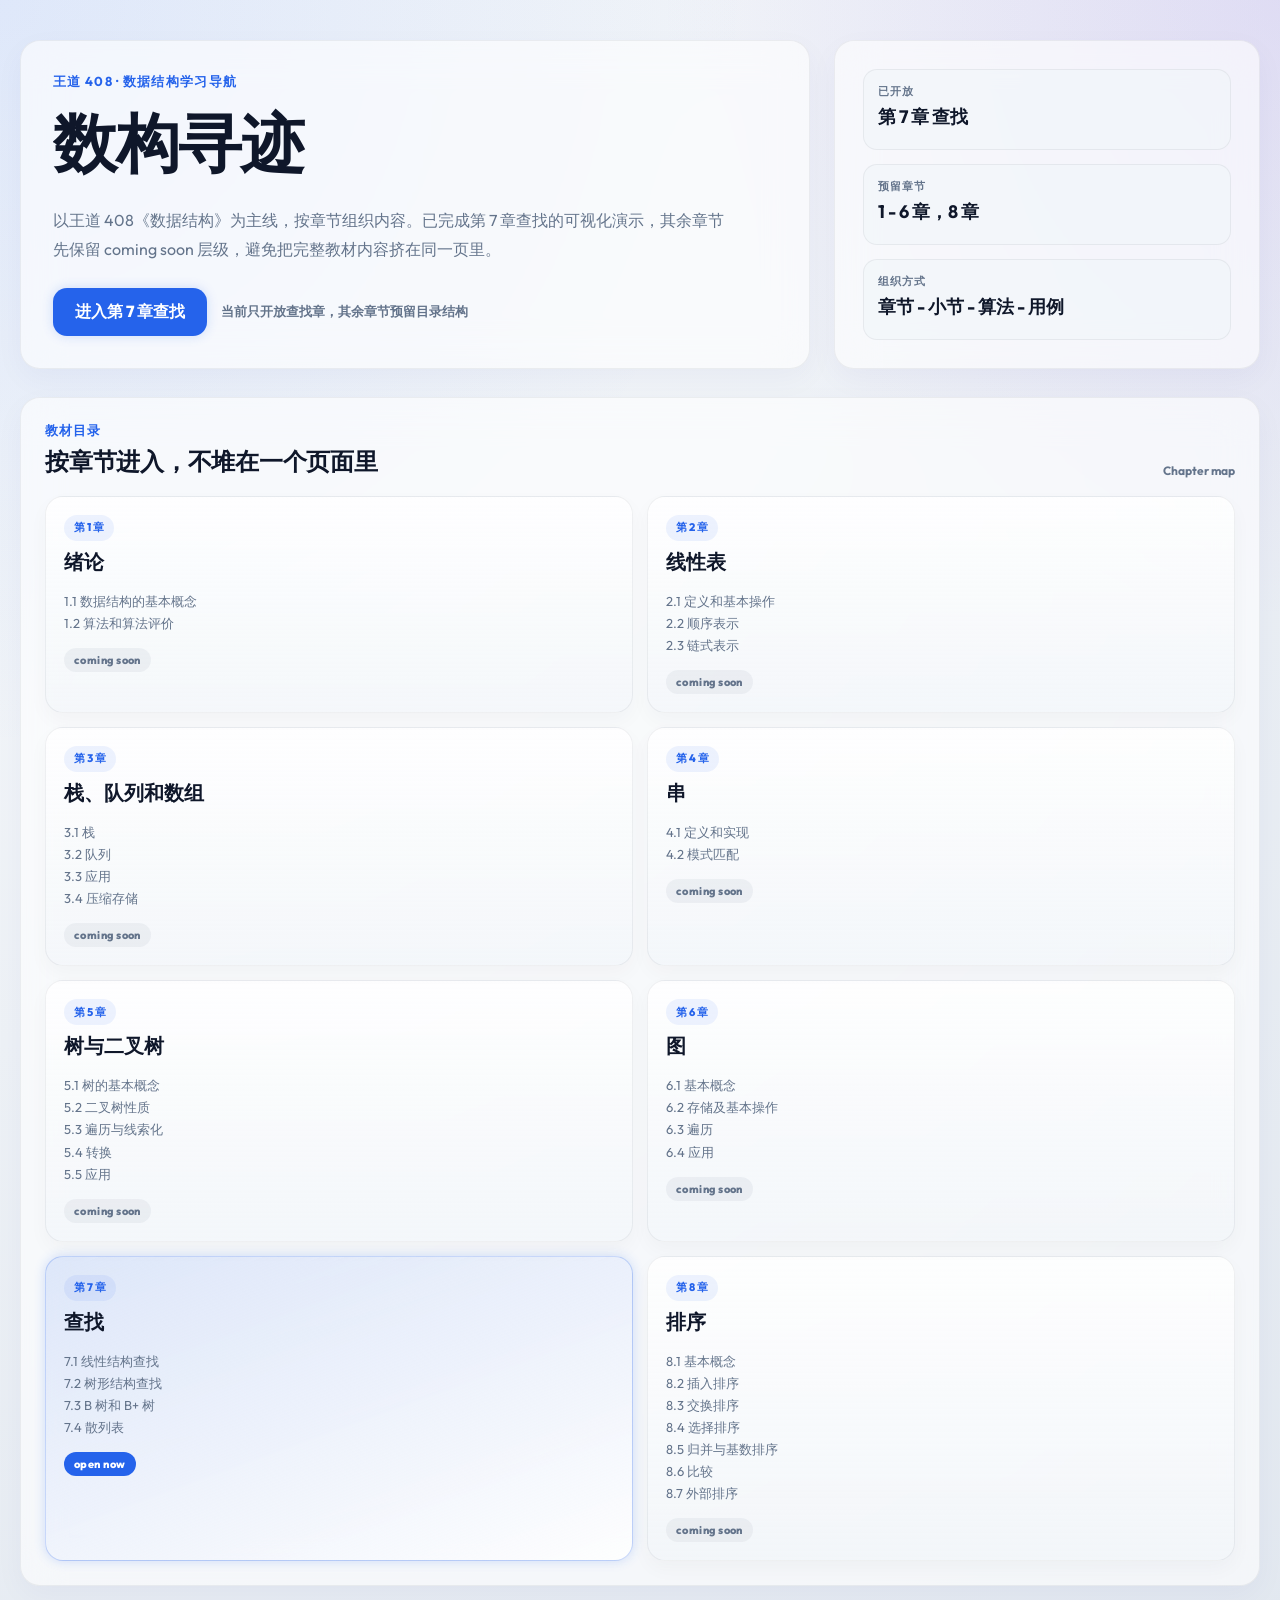
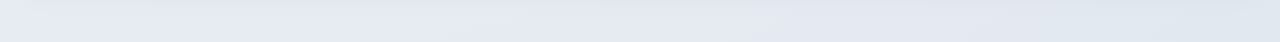
==== commit de06ace8: "modify: 目录层级结构" ====
--- a/index.html
+++ b/index.html
@@ -3,93 +3,101 @@
   <head>
     <meta charset="UTF-8" />
     <meta name="viewport" content="width=device-width, initial-scale=1.0" />
-    <title>数构寻迹</title>
+    <title>数构寻迹 · 章节总览</title>
     <link rel="icon" href="./favicon.svg?v=1" type="image/svg+xml" />
-    <link rel="stylesheet" href="./css/styles.css" />
+    <link rel="stylesheet" href="./css/styles.css?v=5" />
   </head>
-  <body>
-    <main class="deck-shell">
-      <section class="slide" aria-label="查找算法可视化演示">
-        <header class="topbar">
+  <body class="home-page">
+    <main class="home-shell">
+      <section class="home-hero">
+        <div class="home-hero-copy">
+          <p class="eyebrow">王道 408 · 数据结构学习导航</p>
+          <h1>数构寻迹</h1>
+          <p class="home-lead">
+            以王道 408《数据结构》为主线，按章节组织内容。已完成第 7 章查找的可视化演示，其余章节先保留
+            coming soon 层级，避免把完整教材内容挤在同一页里。
+          </p>
+          <div class="home-actions">
+            <a class="home-primary-link" href="./search.html">进入第 7 章查找</a>
+            <span class="home-secondary-note">当前只开放查找章，其余章节预留目录结构</span>
+          </div>
+        </div>
+        <aside class="home-summary-card">
           <div>
-            <p class="eyebrow">数据结构 · 查找演示台</p>
-            <h1>数构寻迹</h1>
+            <span>已开放</span>
+            <strong>第 7 章 查找</strong>
           </div>
-          <div class="header-actions">
-            <nav class="algorithm-tabs" id="algorithmTabs" aria-label="选择查找算法"></nav>
-            <button type="button" id="themeToggle" class="theme-toggle-btn" aria-label="切换主题" title="切换暗黑模式">
-              <svg class="sun-icon" viewBox="0 0 24 24" width="20" height="20" fill="none" stroke="currentColor" stroke-width="2" stroke-linecap="round" stroke-linejoin="round"><circle cx="12" cy="12" r="5"></circle><line x1="12" y1="1" x2="12" y2="3"></line><line x1="12" y1="21" x2="12" y2="23"></line><line x1="4.22" y1="4.22" x2="5.64" y2="5.64"></line><line x1="18.36" y1="18.36" x2="19.78" y2="19.78"></line><line x1="1" y1="12" x2="3" y2="12"></line><line x1="21" y1="12" x2="23" y2="12"></line><line x1="4.22" y1="19.78" x2="5.64" y2="18.36"></line><line x1="18.36" y1="5.64" x2="19.78" y2="4.22"></line></svg>
-              <svg class="moon-icon" viewBox="0 0 24 24" width="20" height="20" fill="none" stroke="currentColor" stroke-width="2" stroke-linecap="round" stroke-linejoin="round"><path d="M21 12.79A9 9 0 1 1 11.21 3 7 7 0 0 0 21 12.79z"></path></svg>
-            </button>
+          <div>
+            <span>预留章节</span>
+            <strong>1 - 6 章，8 章</strong>
           </div>
-        </header>
+          <div>
+            <span>组织方式</span>
+            <strong>章节 - 小节 - 算法 - 用例</strong>
+          </div>
+        </aside>
+      </section>
 
-        <section class="content-grid">
-          <aside class="case-panel">
-            <div class="panel-heading">
-              <span>数据组</span>
-              <strong id="dataSetCount">0</strong>
-            </div>
-            <div class="dataset-list" id="dataSetList"></div>
-            <div class="panel-heading">
-              <span>典型情况</span>
-              <strong id="caseCount">0</strong>
-            </div>
-            <div class="case-list" id="caseList"></div>
-          </aside>
+      <section class="home-section">
+        <div class="section-heading">
+          <div>
+            <p>教材目录</p>
+            <h2>按章节进入，不堆在一个页面里</h2>
+          </div>
+          <span>Chapter map</span>
+        </div>
 
-          <section class="visual-panel">
-            <div class="visual-head">
-              <div>
-                <p id="algorithmDescription" class="description"></p>
-                <h2 id="caseTitle"></h2>
-              </div>
-              <div class="target-control-group">
-                <div class="custom-target-input-wrapper">
-                  <input type="text" id="customTargetInput" placeholder="自定义目标值..." aria-label="自定义目标值" />
-                  <button type="button" id="applyCustomTargetBtn">修改</button>
-                </div>
-                <div class="target-card">
-                  <span id="targetLabel">目标值</span>
-                  <strong id="targetValue"></strong>
-                </div>
-              </div>
-            </div>
-
-            <div class="stage" id="stage">
-              <div class="scene-float-layer" id="sceneFloatLayer" aria-hidden="true"></div>
-              <div class="index-zone" id="indexZone"></div>
-              <div class="array-zone" id="arrayZone"></div>
-              <div class="pointer-zone" id="pointerZone"></div>
-            </div>
-          </section>
-
-          <aside class="explain-panel">
-            <div class="status-badge" id="statusBadge">准备开始</div>
-            <div class="stats">
-              <div>
-                <span>步骤</span>
-                <strong id="stepProgress">0 / 0</strong>
-              </div>
-              <div>
-                <span>比较次数</span>
-                <strong id="compareCount">0</strong>
-              </div>
-            </div>
-            <p class="step-text" id="stepText"></p>
-            <ol class="history-list" id="historyList"></ol>
-          </aside>
-        </section>
-
-        <footer class="controls">
-          <button type="button" id="prevBtn">上一步</button>
-          <button type="button" id="nextBtn" class="primary">下一步</button>
-          <button type="button" id="resetBtn">重置</button>
-          <button type="button" id="autoBtn">自动播放</button>
-        </footer>
+        <div class="home-chapter-grid">
+          <article class="chapter-tile comingsoon">
+            <span class="chapter-tag">第 1 章</span>
+            <strong>绪论</strong>
+            <p>1.1 数据结构的基本概念<br />1.2 算法和算法评价</p>
+            <em>coming soon</em>
+          </article>
+          <article class="chapter-tile comingsoon">
+            <span class="chapter-tag">第 2 章</span>
+            <strong>线性表</strong>
+            <p>2.1 定义和基本操作<br />2.2 顺序表示<br />2.3 链式表示</p>
+            <em>coming soon</em>
+          </article>
+          <article class="chapter-tile comingsoon">
+            <span class="chapter-tag">第 3 章</span>
+            <strong>栈、队列和数组</strong>
+            <p>3.1 栈<br />3.2 队列<br />3.3 应用<br />3.4 压缩存储</p>
+            <em>coming soon</em>
+          </article>
+          <article class="chapter-tile comingsoon">
+            <span class="chapter-tag">第 4 章</span>
+            <strong>串</strong>
+            <p>4.1 定义和实现<br />4.2 模式匹配</p>
+            <em>coming soon</em>
+          </article>
+          <article class="chapter-tile comingsoon">
+            <span class="chapter-tag">第 5 章</span>
+            <strong>树与二叉树</strong>
+            <p>5.1 树的基本概念<br />5.2 二叉树性质<br />5.3 遍历与线索化<br />5.4 转换<br />5.5 应用</p>
+            <em>coming soon</em>
+          </article>
+          <article class="chapter-tile comingsoon">
+            <span class="chapter-tag">第 6 章</span>
+            <strong>图</strong>
+            <p>6.1 基本概念<br />6.2 存储及基本操作<br />6.3 遍历<br />6.4 应用</p>
+            <em>coming soon</em>
+          </article>
+          <a class="chapter-tile active" href="./search.html">
+            <span class="chapter-tag">第 7 章</span>
+            <strong>查找</strong>
+            <p>7.1 线性结构查找<br />7.2 树形结构查找<br />7.3 B 树和 B+ 树<br />7.4 散列表</p>
+            <em>open now</em>
+          </a>
+          <article class="chapter-tile comingsoon">
+            <span class="chapter-tag">第 8 章</span>
+            <strong>排序</strong>
+            <p>8.1 基本概念<br />8.2 插入排序<br />8.3 交换排序<br />8.4 选择排序<br />8.5 归并与基数排序<br />8.6 比较<br />8.7 外部排序</p>
+            <em>coming soon</em>
+          </article>
+        </div>
       </section>
     </main>
-
-    <script type="module" src="./js/app.js?v=4"></script>
   </body>
 </html>
--- a/css/styles.css
+++ b/css/styles.css
@@ -76,6 +76,13 @@
   flex-direction: column;
 }
 
+body.home-page {
+  background:
+    radial-gradient(circle at top left, rgba(37, 99, 235, 0.12), transparent 36%),
+    radial-gradient(circle at top right, rgba(124, 58, 237, 0.10), transparent 30%),
+    var(--bg-gradient);
+}
+
 button {
   font: inherit;
   border: none;
@@ -89,6 +96,220 @@
   place-items: center;
   padding: 24px;
   width: 100%;
+}
+
+.home-shell {
+  width: min(1240px, calc(100vw - 40px));
+  margin: 0 auto;
+  padding: 40px 0 56px;
+  display: grid;
+  gap: 28px;
+}
+
+.home-hero {
+  display: grid;
+  grid-template-columns: minmax(0, 1.3fr) minmax(300px, 0.7fr);
+  gap: 24px;
+  align-items: stretch;
+}
+
+.home-hero-copy,
+.home-summary-card,
+.home-section {
+  border: 1px solid var(--glass-border);
+  background: var(--glass-bg);
+  border-radius: 20px;
+  box-shadow: var(--shadow);
+  backdrop-filter: blur(20px);
+  -webkit-backdrop-filter: blur(20px);
+}
+
+.home-hero-copy {
+  padding: 32px;
+}
+
+.home-hero-copy h1 {
+  margin-top: 10px;
+  font-size: clamp(40px, 5vw, 64px);
+}
+
+.home-lead {
+  margin: 18px 0 0;
+  max-width: 62ch;
+  color: var(--muted);
+  font-size: 16px;
+  line-height: 1.8;
+}
+
+.home-actions {
+  margin-top: 24px;
+  display: flex;
+  flex-wrap: wrap;
+  align-items: center;
+  gap: 14px;
+}
+
+.home-primary-link {
+  display: inline-flex;
+  align-items: center;
+  justify-content: center;
+  min-height: 48px;
+  padding: 0 22px;
+  border-radius: 14px;
+  background: var(--blue);
+  color: #fff;
+  text-decoration: none;
+  font-weight: 800;
+  box-shadow: var(--glow-blue);
+}
+
+.home-secondary-note {
+  color: var(--muted);
+  font-size: 13px;
+  font-weight: 600;
+}
+
+.home-summary-card {
+  padding: 28px;
+  display: grid;
+  gap: 14px;
+}
+
+.home-summary-card div {
+  padding: 14px;
+  border-radius: 14px;
+  background: var(--panel);
+  border: 1px solid var(--glass-border);
+}
+
+.home-summary-card span {
+  display: block;
+  color: var(--muted);
+  font-size: 11px;
+  font-weight: 700;
+  text-transform: uppercase;
+  letter-spacing: 0.08em;
+}
+
+.home-summary-card strong {
+  display: block;
+  margin-top: 6px;
+  font-size: 18px;
+}
+
+.home-section {
+  padding: 24px;
+}
+
+.section-heading {
+  display: flex;
+  align-items: end;
+  justify-content: space-between;
+  gap: 16px;
+  margin-bottom: 18px;
+}
+
+.section-heading p {
+  margin: 0 0 6px;
+  color: var(--blue);
+  font-size: 13px;
+  font-weight: 800;
+  letter-spacing: 0.08em;
+  text-transform: uppercase;
+}
+
+.section-heading h2 {
+  margin: 0;
+  font-size: 24px;
+}
+
+.section-heading span {
+  color: var(--muted);
+  font-size: 12px;
+  font-weight: 700;
+}
+
+.home-chapter-grid {
+  display: grid;
+  grid-template-columns: repeat(2, minmax(0, 1fr));
+  gap: 14px;
+}
+
+.chapter-tile {
+  display: block;
+  min-height: 170px;
+  padding: 18px;
+  border-radius: 18px;
+  border: 1px solid var(--glass-border);
+  background: linear-gradient(180deg, var(--paper), var(--panel));
+  color: inherit;
+  text-decoration: none;
+  box-shadow: 0 8px 20px rgba(0, 0, 0, 0.03);
+}
+
+.chapter-tile strong {
+  display: block;
+  margin-top: 8px;
+  font-size: 20px;
+}
+
+.chapter-tile p {
+  margin: 14px 0 0;
+  color: var(--muted);
+  font-size: 13px;
+  line-height: 1.7;
+}
+
+.chapter-tile em {
+  display: inline-flex;
+  margin-top: 14px;
+  padding: 5px 10px;
+  border-radius: 999px;
+  font-style: normal;
+  font-size: 11px;
+  font-weight: 800;
+  letter-spacing: 0.04em;
+}
+
+.chapter-tile .chapter-tag {
+  display: inline-flex;
+  align-items: center;
+  min-height: 26px;
+  padding: 0 10px;
+  border-radius: 999px;
+  background: var(--blue-soft);
+  color: var(--blue);
+  font-size: 11px;
+  font-weight: 800;
+}
+
+.chapter-tile.comingsoon em {
+  background: rgba(100, 116, 139, 0.08);
+  color: var(--muted);
+}
+
+.chapter-tile.active {
+  background: linear-gradient(160deg, rgba(37, 99, 235, 0.12), var(--paper));
+  border-color: rgba(37, 99, 235, 0.24);
+  box-shadow: var(--glow-blue);
+}
+
+.chapter-tile.active em {
+  background: var(--blue);
+  color: #fff;
+}
+
+.home-back-link {
+  display: inline-flex;
+  align-items: center;
+  min-height: 42px;
+  padding: 0 14px;
+  border-radius: 12px;
+  border: 1px solid var(--glass-border);
+  background: var(--glass-bg);
+  color: var(--ink);
+  text-decoration: none;
+  font-weight: 700;
 }
 
 .slide {
@@ -250,7 +471,7 @@
 .content-grid {
   min-height: 0;
   display: grid;
-  grid-template-columns: 260px minmax(0, 1fr) 300px;
+  grid-template-columns: 320px minmax(0, 1fr) 300px;
   gap: 20px;
   padding: 20px 24px;
   background: 
@@ -258,6 +479,14 @@
   background-size: 24px 24px;
 }
 
+.left-column {
+  min-height: 0;
+  display: grid;
+  grid-template-rows: minmax(0, 1fr) minmax(0, 1fr);
+  gap: 20px;
+}
+
+.catalog-panel,
 .case-panel,
 .visual-panel,
 .explain-panel {
@@ -269,12 +498,20 @@
   transition: all 0.3s ease;
 }
 
+.catalog-panel,
 .case-panel,
 .explain-panel {
   padding: 20px;
   display: flex;
   flex-direction: column;
   overflow-y: auto;
+}
+
+.chapter-breadcrumb {
+  margin: 8px 0 0;
+  color: var(--muted);
+  font-size: 13px;
+  font-weight: 600;
 }
 
 .panel-heading {
@@ -299,24 +536,150 @@
 .case-list {
   display: grid;
   gap: 10px;
+  min-height: 0;
+  align-content: start;
+}
+
+.chapter-list {
+  display: grid;
+  gap: 12px;
+  overflow-y: auto;
+  padding-right: 4px;
+}
+
+.chapter-card {
+  border: 1px solid var(--glass-border);
+  border-radius: 14px;
+  background: var(--panel);
+  padding: 14px;
+}
+
+.chapter-card.active {
+  border-color: var(--blue);
+  background: var(--blue-soft);
+  box-shadow: var(--glow-blue);
+}
+
+.chapter-card.comingsoon {
+  opacity: 0.9;
+}
+
+.chapter-card-head {
+  display: flex;
+  align-items: flex-start;
+  justify-content: space-between;
+  gap: 12px;
+  margin-bottom: 12px;
+}
+
+.chapter-card-head strong {
+  display: block;
+  font-size: 14px;
+  font-weight: 800;
+  line-height: 1.35;
+}
+
+.chapter-card-head span {
+  display: block;
+  margin-top: 3px;
+  color: var(--muted);
+  font-size: 11px;
+  line-height: 1.4;
+}
+
+.chapter-card-head em {
+  padding: 4px 8px;
+  border-radius: 999px;
+  background: var(--amber-soft);
+  color: var(--amber);
+  font-size: 10px;
+  font-style: normal;
+  font-weight: 800;
+  white-space: nowrap;
+}
+
+.chapter-card.active .chapter-card-head em {
+  background: var(--blue);
+  color: #fff;
+}
+
+.chapter-section-list {
+  display: grid;
+  gap: 8px;
+}
+
+.chapter-section-item {
+  border: 1px solid var(--glass-border);
+  border-radius: 12px;
+  background: var(--glass-bg);
+  padding: 10px 12px;
+}
+
+.chapter-section-copy strong {
+  display: block;
+  font-size: 12px;
+  font-weight: 800;
+  line-height: 1.4;
+}
+
+.chapter-section-copy span {
+  display: block;
+  margin-top: 2px;
+  color: var(--muted);
+  font-size: 11px;
+}
+
+.chapter-section-tags {
+  display: flex;
+  flex-wrap: wrap;
+  gap: 6px;
+  margin-top: 8px;
+}
+
+.catalog-algorithm-tag,
+.catalog-comingsoon {
+  display: inline-flex;
+  align-items: center;
+  min-height: 24px;
+  padding: 0 8px;
+  border-radius: 999px;
+  font-size: 10px;
+  font-weight: 800;
+  letter-spacing: 0.02em;
+  white-space: nowrap;
+}
+
+.catalog-algorithm-tag {
+  background: var(--green-soft);
+  color: var(--green);
+  border: 1px solid rgba(5, 150, 105, 0.16);
+}
+
+.catalog-comingsoon {
+  background: rgba(100, 116, 139, 0.08);
+  color: var(--muted);
+  border: 1px solid rgba(100, 116, 139, 0.12);
+  text-transform: lowercase;
 }
 
 .dataset-list {
   display: grid;
   gap: 8px;
-  margin-bottom: 20px;
+  min-height: 0;
+  align-content: start;
 }
 
 .case-button {
   width: 100%;
-  min-height: 72px;
+  min-height: 84px;
   padding: 14px;
   text-align: left;
+  line-height: 1.45;
 }
 
 .dataset-button {
   width: 100%;
-  min-height: 68px;
+  min-height: 78px;
   padding: 12px;
   text-align: left;
   border: 1px solid var(--glass-border);
@@ -326,6 +689,11 @@
   cursor: pointer;
   box-shadow: 0 2px 6px rgba(0, 0, 0, 0.01);
   transition: all 0.2s cubic-bezier(0.4, 0, 0.2, 1);
+  line-height: 1.45;
+}
+
+.case-panel .panel-heading {
+  margin-bottom: 0;
 }
 
 .case-button strong {
@@ -415,66 +783,14 @@
 
 .target-control-group {
   display: flex;
-  align-items: center;
-  gap: 12px;
-}
-
-.custom-target-input-wrapper {
-  display: flex;
-  align-items: center;
-  background: var(--panel);
-  border: 1px solid var(--glass-border);
-  border-radius: 12px;
-  padding: 4px 6px 4px 12px;
-  height: 48px;
-  box-shadow: 0 4px 12px rgba(0,0,0,0.02);
-  transition: border-color 0.2s, box-shadow 0.2s;
-}
-
-.custom-target-input-wrapper:focus-within {
-  border-color: var(--amber);
-  box-shadow: 0 0 0 3px rgba(245, 158, 11, 0.15);
-}
-
-.custom-target-input-wrapper input {
-  background: transparent;
-  border: none;
-  outline: none;
-  font-family: inherit;
-  font-size: 14px;
-  color: var(--text);
-  width: 110px;
-  font-weight: 500;
-}
-
-.custom-target-input-wrapper input::placeholder {
-  color: var(--muted);
-  font-weight: 400;
-}
-
-.custom-target-input-wrapper button {
-  background: var(--amber);
-  color: #fff;
-  border: none;
-  border-radius: 8px;
-  padding: 8px 14px;
-  font-size: 13px;
-  font-weight: 600;
-  cursor: pointer;
-  transition: opacity 0.2s, transform 0.1s;
-}
-
-.custom-target-input-wrapper button:hover {
-  opacity: 0.9;
-}
-
-.custom-target-input-wrapper button:active {
-  transform: scale(0.96);
+  flex-direction: column;
+  align-items: center;
+  gap: 8px;
 }
 
 .target-card {
-  width: 100px;
-  height: 68px;
+  min-width: 122px;
+  padding: 12px 14px 12px;
   display: flex;
   flex-direction: column;
   align-items: center;
@@ -490,7 +806,7 @@
   font-size: 11px;
   font-weight: 700;
   text-transform: uppercase;
-  margin-bottom: 2px;
+  margin-bottom: 4px;
 }
 
 .target-card strong {
@@ -498,6 +814,51 @@
   font-weight: 800;
   color: var(--amber);
   text-shadow: var(--glow-amber);
+}
+
+.target-inline-edit {
+  width: 122px;
+  display: flex;
+  flex-direction: column;
+  align-items: center;
+  gap: 4px;
+  cursor: text;
+}
+
+.target-inline-edit input {
+  width: 100%;
+  border: none;
+  outline: none;
+  background: transparent;
+  color: var(--ink);
+  text-align: center;
+  font: inherit;
+  font-size: 13px;
+  font-weight: 700;
+  padding: 0 0 3px;
+}
+
+.target-inline-edit input::placeholder {
+  color: var(--amber);
+  font-weight: 600;
+}
+
+.target-underline {
+  width: 100%;
+  height: 1.5px;
+  border-radius: 999px;
+  background: var(--line);
+  transition: transform 0.2s ease, background 0.2s ease;
+}
+
+.target-inline-edit:focus-within .target-underline {
+  transform: scaleX(1.05);
+  background: var(--blue);
+  box-shadow: var(--glow-blue);
+}
+
+.target-inline-edit:hover .target-underline {
+  background: var(--amber);
 }
 
 .stage {
@@ -856,7 +1217,7 @@
 /* 解释分析面板 */
 .explain-panel {
   display: grid;
-  grid-template-rows: auto auto auto 1fr;
+  grid-template-rows: auto auto auto auto 1fr;
   gap: 16px;
 }
 
@@ -912,6 +1273,35 @@
 .stats strong {
   font-size: 22px;
   font-weight: 800;
+}
+
+.analysis-card {
+  display: grid;
+  gap: 10px;
+  padding: 14px;
+  border-radius: 14px;
+  background: var(--panel);
+  border: 1px solid var(--glass-border);
+}
+
+.analysis-row {
+  display: flex;
+  flex-direction: column;
+  gap: 4px;
+}
+
+.analysis-row span {
+  color: var(--muted);
+  font-size: 11px;
+  font-weight: 700;
+  text-transform: uppercase;
+  letter-spacing: 0.05em;
+}
+
+.analysis-row strong {
+  font-size: 14px;
+  font-weight: 800;
+  line-height: 1.4;
 }
 
 .step-text {
@@ -1018,6 +1408,23 @@
 
 /* 响应式适配 */
 @media (max-width: 1200px) {
+  .home-hero,
+  .home-chapter-grid,
+  .content-grid {
+    grid-template-columns: 1fr;
+  }
+
+  .home-shell {
+    width: min(1240px, calc(100vw - 24px));
+    padding: 12px 0 28px;
+  }
+
+  .home-hero-copy,
+  .home-summary-card,
+  .home-section {
+    border-radius: 16px;
+  }
+
   .deck-shell {
     place-items: start;
     padding: 12px;
@@ -1036,6 +1443,10 @@
     padding: 14px;
   }
 
+  .left-column {
+    grid-template-rows: auto auto;
+  }
+
   .explain-panel {
     grid-column: 1 / -1;
     grid-template-columns: 180px 180px 1fr;
@@ -1046,6 +1457,95 @@
   .history-list {
     grid-column: 1 / -1;
     max-height: 80px;
+  }
+
+  .header-actions {
+    flex-wrap: wrap;
+    justify-content: flex-end;
+  }
+
+  .visual-head,
+  .topbar {
+    align-items: flex-start;
+    flex-direction: column;
+  }
+
+  .target-control-group {
+    width: 100%;
+    justify-content: space-between;
+    flex-wrap: wrap;
+  }
+}
+
+@media (max-width: 900px) {
+  .home-shell {
+    width: min(1240px, calc(100vw - 16px));
+    padding: 8px 0 20px;
+    gap: 18px;
+  }
+
+  .home-hero-copy,
+  .home-summary-card,
+  .home-section,
+  .slide {
+    border-radius: 14px;
+  }
+
+  .home-hero-copy {
+    padding: 24px;
+  }
+
+  .home-summary-card,
+  .home-section {
+    padding: 18px;
+  }
+
+  .topbar,
+  .visual-head {
+    padding: 18px;
+  }
+
+  .content-grid {
+    padding: 12px;
+    gap: 12px;
+  }
+
+  .stage {
+    padding: 16px;
+  }
+
+  .left-column {
+    gap: 12px;
+  }
+
+  .case-panel,
+  .explain-panel,
+  .catalog-panel {
+    padding: 16px;
+  }
+
+  .target-control-group {
+    width: 100%;
+    flex-wrap: wrap;
+    align-items: flex-start;
+  }
+
+  .target-inline-edit {
+    width: 100%;
+  }
+
+  .target-card {
+    width: 100%;
+    flex: 0 0 auto;
+  }
+
+  .controls {
+    padding: 14px;
+    gap: 8px;
+  }
+
+  .controls button {
+    flex: 1 1 120px;
   }
 }
 
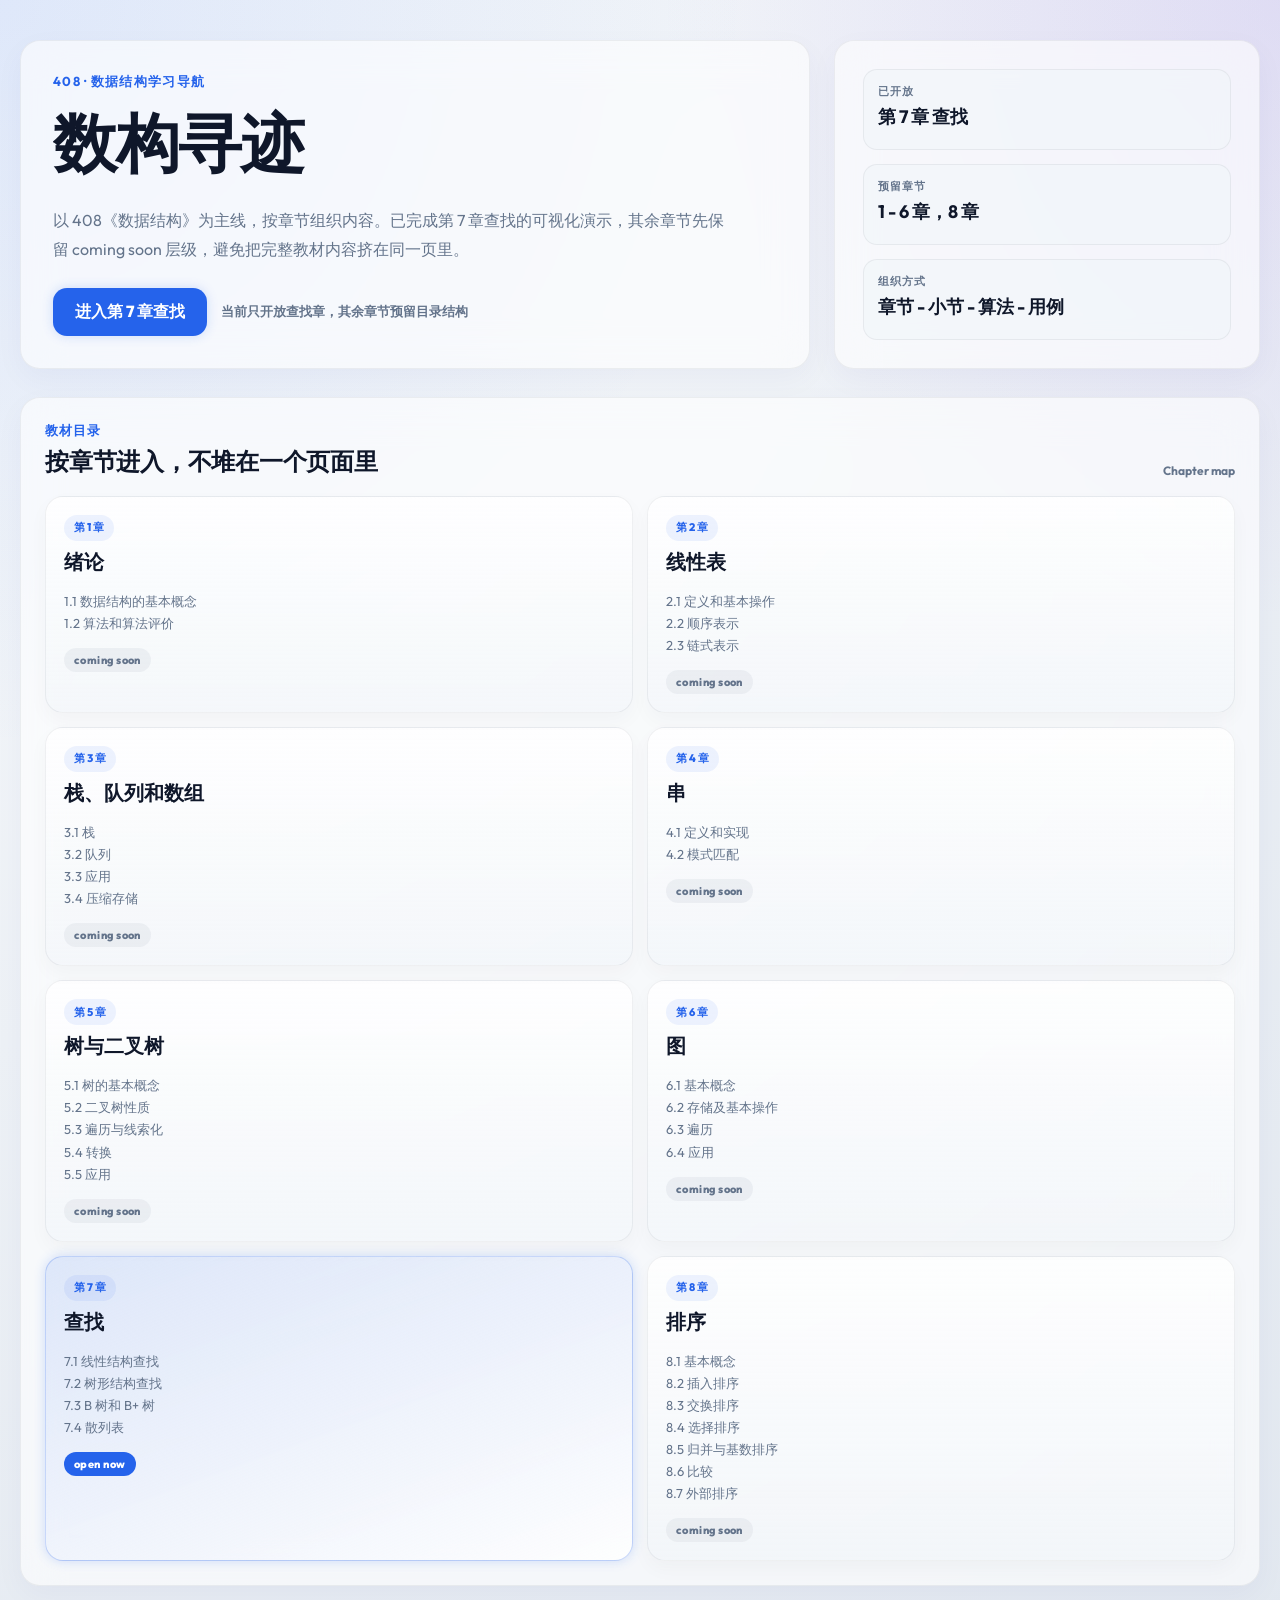
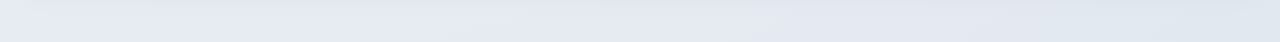
==== commit de38424e: "UI: table of contents" ====
--- a/index.html
+++ b/index.html
@@ -5,16 +5,16 @@
     <meta name="viewport" content="width=device-width, initial-scale=1.0" />
     <title>数构寻迹 · 章节总览</title>
     <link rel="icon" href="./favicon.svg?v=1" type="image/svg+xml" />
-    <link rel="stylesheet" href="./css/styles.css?v=5" />
+    <link rel="stylesheet" href="./css/styles.css?v=8" />
   </head>
   <body class="home-page">
     <main class="home-shell">
       <section class="home-hero">
         <div class="home-hero-copy">
-          <p class="eyebrow">王道 408 · 数据结构学习导航</p>
+          <p class="eyebrow">408 · 数据结构学习导航</p>
           <h1>数构寻迹</h1>
           <p class="home-lead">
-            以王道 408《数据结构》为主线，按章节组织内容。已完成第 7 章查找的可视化演示，其余章节先保留
+            以 408《数据结构》为主线，按章节组织内容。已完成第 7 章查找的可视化演示，其余章节先保留
             coming soon 层级，避免把完整教材内容挤在同一页里。
           </p>
           <div class="home-actions">
--- a/css/styles.css
+++ b/css/styles.css
@@ -482,8 +482,8 @@
 .left-column {
   min-height: 0;
   display: grid;
-  grid-template-rows: minmax(0, 1fr) minmax(0, 1fr);
-  gap: 20px;
+  grid-template-rows: minmax(0, var(--left-top-fr, 1fr)) minmax(0, var(--left-bottom-fr, 1fr));
+  gap: 16px;
 }
 
 .catalog-panel,
@@ -501,7 +501,7 @@
 .catalog-panel,
 .case-panel,
 .explain-panel {
-  padding: 20px;
+  padding: 16px;
   display: flex;
   flex-direction: column;
   overflow-y: auto;
@@ -518,11 +518,11 @@
   display: flex;
   align-items: center;
   justify-content: space-between;
-  margin-bottom: 12px;
-  color: var(--muted);
-  font-size: 13px;
+  margin-bottom: 10px;
+  color: var(--muted);
+  font-size: 12px;
   font-weight: 700;
-  letter-spacing: 0.05em;
+  letter-spacing: 0.04em;
   text-transform: uppercase;
 }
 
@@ -531,18 +531,19 @@
   background: var(--panel);
   padding: 2px 8px;
   border-radius: 6px;
+  font-size: 11px;
 }
 
 .case-list {
   display: grid;
-  gap: 10px;
+  gap: 8px;
   min-height: 0;
   align-content: start;
 }
 
 .chapter-list {
   display: grid;
-  gap: 12px;
+  gap: 10px;
   overflow-y: auto;
   padding-right: 4px;
 }
@@ -551,7 +552,7 @@
   border: 1px solid var(--glass-border);
   border-radius: 14px;
   background: var(--panel);
-  padding: 14px;
+  padding: 12px;
 }
 
 .chapter-card.active {
@@ -568,31 +569,31 @@
   display: flex;
   align-items: flex-start;
   justify-content: space-between;
-  gap: 12px;
-  margin-bottom: 12px;
+  gap: 10px;
+  margin-bottom: 10px;
 }
 
 .chapter-card-head strong {
   display: block;
-  font-size: 14px;
+  font-size: 13px;
   font-weight: 800;
-  line-height: 1.35;
+  line-height: 1.3;
 }
 
 .chapter-card-head span {
   display: block;
-  margin-top: 3px;
-  color: var(--muted);
-  font-size: 11px;
-  line-height: 1.4;
+  margin-top: 2px;
+  color: var(--muted);
+  font-size: 10px;
+  line-height: 1.35;
 }
 
 .chapter-card-head em {
-  padding: 4px 8px;
+  padding: 3px 8px;
   border-radius: 999px;
   background: var(--amber-soft);
   color: var(--amber);
-  font-size: 10px;
+  font-size: 9px;
   font-style: normal;
   font-weight: 800;
   white-space: nowrap;
@@ -605,45 +606,45 @@
 
 .chapter-section-list {
   display: grid;
-  gap: 8px;
+  gap: 7px;
 }
 
 .chapter-section-item {
   border: 1px solid var(--glass-border);
   border-radius: 12px;
   background: var(--glass-bg);
-  padding: 10px 12px;
+  padding: 8px 10px;
 }
 
 .chapter-section-copy strong {
   display: block;
-  font-size: 12px;
+  font-size: 11px;
   font-weight: 800;
-  line-height: 1.4;
+  line-height: 1.35;
 }
 
 .chapter-section-copy span {
   display: block;
   margin-top: 2px;
   color: var(--muted);
-  font-size: 11px;
+  font-size: 10px;
 }
 
 .chapter-section-tags {
   display: flex;
   flex-wrap: wrap;
-  gap: 6px;
-  margin-top: 8px;
+  gap: 5px;
+  margin-top: 6px;
 }
 
 .catalog-algorithm-tag,
 .catalog-comingsoon {
   display: inline-flex;
   align-items: center;
-  min-height: 24px;
-  padding: 0 8px;
+  min-height: 22px;
+  padding: 0 7px;
   border-radius: 999px;
-  font-size: 10px;
+  font-size: 9px;
   font-weight: 800;
   letter-spacing: 0.02em;
   white-space: nowrap;
@@ -664,24 +665,31 @@
 
 .dataset-list {
   display: grid;
-  gap: 8px;
+  gap: 7px;
   min-height: 0;
   align-content: start;
 }
 
 .case-button {
   width: 100%;
-  min-height: 84px;
-  padding: 14px;
-  text-align: left;
-  line-height: 1.45;
+  min-height: 76px;
+  padding: 10px 12px;
+  line-height: 1.35;
+  display: grid;
+  grid-template-columns: minmax(0, 1fr) auto;
+  grid-template-areas:
+    "title badge"
+    "summary summary";
+  column-gap: 8px;
+  row-gap: 4px;
+  align-items: start;
+  justify-items: start;
 }
 
 .dataset-button {
   width: 100%;
-  min-height: 78px;
-  padding: 12px;
-  text-align: left;
+  min-height: 72px;
+  padding: 10px 12px;
   border: 1px solid var(--glass-border);
   border-radius: 12px;
   background: var(--glass-bg);
@@ -689,7 +697,16 @@
   cursor: pointer;
   box-shadow: 0 2px 6px rgba(0, 0, 0, 0.01);
   transition: all 0.2s cubic-bezier(0.4, 0, 0.2, 1);
-  line-height: 1.45;
+  line-height: 1.35;
+  display: grid;
+  grid-template-columns: minmax(0, 1fr) auto;
+  grid-template-areas:
+    "title badge"
+    "summary summary";
+  column-gap: 8px;
+  row-gap: 4px;
+  align-items: start;
+  justify-items: start;
 }
 
 .case-panel .panel-heading {
@@ -697,42 +714,48 @@
 }
 
 .case-button strong {
+  grid-area: title;
+  margin: 0;
+  font-size: 12px;
+  font-weight: 700;
+}
+
+.dataset-button strong {
+  grid-area: title;
+  margin: 0;
+  font-size: 12px;
+  font-weight: 700;
+}
+
+.case-button span {
+  grid-area: summary;
+  color: var(--muted);
+  font-size: 10px;
+  line-height: 1.35;
+  font-weight: 400;
+}
+
+.dataset-button span {
+  grid-area: summary;
   display: block;
-  margin-bottom: 4px;
-  font-size: 14px;
-  font-weight: 700;
-}
-
-.dataset-button strong {
-  display: block;
-  margin-bottom: 3px;
-  font-size: 13px;
-  font-weight: 700;
-}
-
-.case-button span {
-  color: var(--muted);
-  font-size: 12px;
-  line-height: 1.4;
-  font-weight: 400;
-}
-
-.dataset-button span {
-  display: block;
-  color: var(--muted);
-  font-size: 11px;
-  line-height: 1.4;
+  color: var(--muted);
+  font-size: 10px;
+  line-height: 1.35;
   white-space: normal;
+  overflow-wrap: anywhere;
 }
 
 .dataset-button em {
-  display: inline-block;
-  margin-top: 6px;
-  padding: 2px 8px;
-  border-radius: 6px;
+  grid-area: badge;
+  display: inline-flex;
+  justify-self: end;
+  align-self: start;
+  margin: 0;
+  padding: 2px 7px;
+  border-radius: 999px;
   background: var(--amber-soft);
   color: var(--amber);
-  font-size: 11px;
+  font-size: 9px;
   font-style: normal;
   font-weight: 700;
 }
@@ -1516,6 +1539,7 @@
 
   .left-column {
     gap: 12px;
+    grid-template-rows: minmax(0, 1fr) minmax(0, 1fr);
   }
 
   .case-panel,
